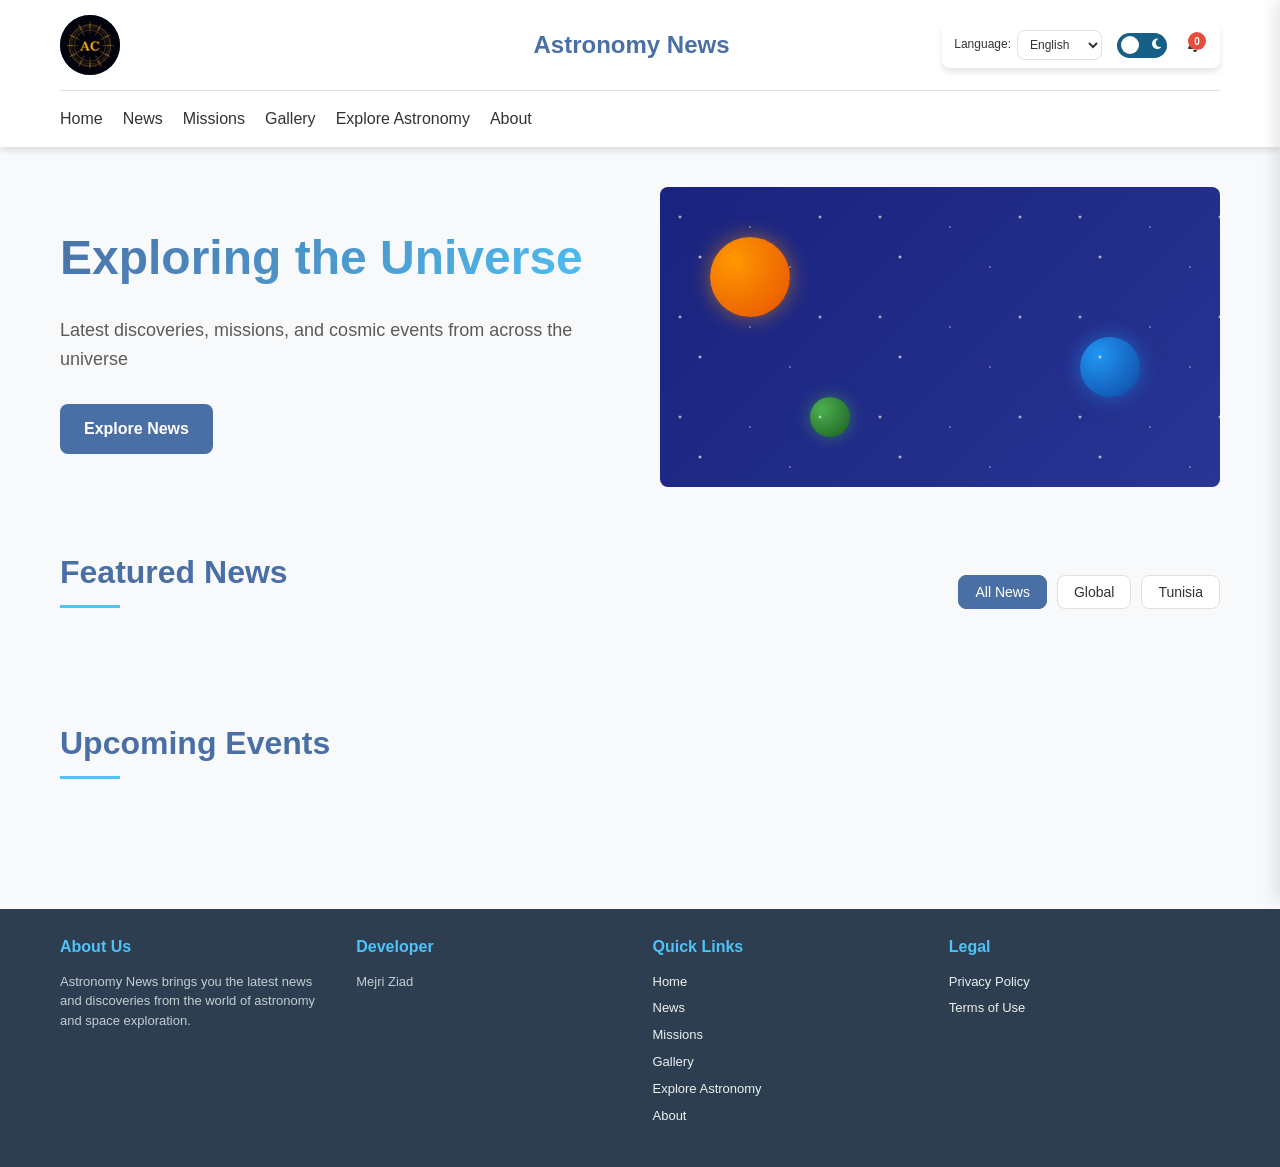
==== index.html @ 4ed32915 "Add files via upload" ====
<!DOCTYPE html>
<html lang="en">
<head>
    <meta charset="UTF-8">
    <meta name="viewport" content="width=device-width, initial-scale=1.0">
    <title>Astronomy News - Cosmic Discoveries</title>
    <link rel="stylesheet" href="main.css">
    <link rel="stylesheet" href="https://cdnjs.cloudflare.com/ajax/libs/font-awesome/6.4.0/css/all.min.css">
    <link rel="manifest" href="/manifest.json">
    <meta name="theme-color" content="#4a6fa5">
    <meta name="apple-mobile-web-app-capable" content="yes">
    <meta name="apple-mobile-web-app-status-bar-style" content="black-translucent">
    <meta name="apple-mobile-web-app-title" content="Astronomy News">
    <link rel="apple-touch-icon" href="assets/icons/icon-192x192.png">
</head>
<body class="AN-body">
    <!-- Header Section -->
    <header class="AN-header">
        <div class="AN-container">
            <div class="AN-header-content">
                <!-- Column 1: Logo -->
                <div class="AN-logo-section">
                    <a href="index.html" class="AN-logo-link">
                        <div class="AN-logo fallback-logo">
                            <img src="assets/icons/icon-96x96.png" alt="Astronomy News Logo" onerror="this.style.display='none'; this.parentElement.classList.add('fallback-logo')">
                            <i class="fas fa-star" style="display: none;"></i>
                        </div>
                    </a>
                </div>
                
                <!-- Column 2: Title -->
                <div class="AN-title-section">
                    <h1 class="AN-title" data-i18n="An.index.title">Astronomy News</h1>
                </div>
                
                <!-- Column 3: Options Card -->
                <div class="AN-options-card">
                    <div class="AN-controls-compact">
                        <div class="AN-control-group">
                            <label for="AN-language-select" class="AN-control-label" data-i18n="An.index.language">Language:</label>
                            <select id="AN-language-select" class="AN-select">
                                <option value="en">English</option>
                                <option value="fr">Français</option>
                                <option value="ar">العربية</option>
                            </select>
                        </div>
                        
                        <div class="AN-control-group">
                            <div class="AN-theme-toggle">
                                <input type="checkbox" id="AN-theme-switch" class="AN-theme-checkbox">
                                <label for="AN-theme-switch" class="AN-theme-slider">
                                    <span class="AN-theme-icon AN-theme-sun"><i class="fas fa-sun"></i></span>
                                    <span class="AN-theme-icon AN-theme-moon"><i class="fas fa-moon"></i></span>
                                </label>
                            </div>
                        </div>
                        
                        <div class="AN-control-group">
                            <button class="AN-notification-btn" id="AN-notification-toggle">
                                <i class="fas fa-bell"></i>
                                <span class="AN-notification-badge" id="AN-notification-badge">0</span>
                            </button>
                        </div>
                    </div>
                </div>
            </div>
            
            <!-- Navigation -->
            <nav class="AN-nav">
                <ul class="AN-nav-list">
                    <li class="AN-nav-item"><a href="index.html" class="AN-nav-link" data-i18n="An.index.home">Home</a></li>
                    <li class="AN-nav-item"><a href="AN_news.html" class="AN-nav-link" data-i18n="An.index.news">News</a></li>
                    <li class="AN-nav-item"><a href="AN_missions.html" class="AN-nav-link" data-i18n="An.index.missions">Missions</a></li>
                    <li class="AN-nav-item"><a href="AN_gallery.html" class="AN-nav-link" data-i18n="An.index.gallery">Gallery</a></li>
                    <li class="AN-nav-item"><a href="AN_explore.html" class="AN-nav-link" data-i18n="An.index.explore">Explore Astronomy</a></li>
                    <li class="AN-nav-item"><a href="AN_about.html" class="AN-nav-link" data-i18n="An.index.about">About</a></li>
                </ul>
            </nav>
        </div>
    </header>

    <!-- Main Content -->
    <main class="AN-main">
        <div class="AN-container">
            <!-- Hero Section -->
            <section class="AN-hero">
                <div class="AN-hero-content">
                    <h2 class="AN-hero-title" data-i18n="An.index.heroTitle">Exploring the Universe</h2>
                    <p class="AN-hero-text" data-i18n="An.index.heroText">Latest discoveries, missions, and cosmic events from across the universe</p>
                    <a href="AN_explore.html" class="AN-btn AN-btn-primary" data-i18n="An.index.exploreBtn">Explore News</a>
                </div>
                <div class="AN-hero-image">
                    <div class="AN-planet AN-planet-1"></div>
                    <div class="AN-planet AN-planet-2"></div>
                    <div class="AN-planet AN-planet-3"></div>
                    <div class="AN-stars"></div>
                </div>
            </section>
            
            <!-- Featured News Section -->
            <section class="AN-section">
                <div style="display: flex; justify-content: space-between; align-items: center; margin-bottom: 20px;">
                    <h2 class="AN-section-title" data-i18n="An.index.featuredNews">Featured News</h2>
                    <div class="AN-news-categories">
                        <button class="AN-category-btn AN-category-active" data-category="all" data-i18n="An.index.allNews">All News</button>
                        <button class="AN-category-btn" data-category="global" data-i18n="An.index.globalNews">Global</button>
                        <button class="AN-category-btn" data-category="local" data-i18n="An.index.localNews">Tunisia</button>
                    </div>
                </div>
                
                <div class="AN-news-grid" id="AN-news-container">
                    <!-- News cards will be dynamically generated here -->
                </div>
            </section>
            
            <!-- Upcoming Events Section -->
            <section class="AN-section">
                <h2 class="AN-section-title" data-i18n="An.index.upcomingEvents">Upcoming Events</h2>
                
                <div class="AN-events-list" id="AN-events-container">
                    <!-- Event items will be dynamically generated here -->
                </div>
            </section>
        </div>
    </main>

    <!-- Footer -->
    <footer class="AN-footer">
        <div class="AN-container">
            <div class="AN-footer-content">
                <!-- Column 1: Information -->
                <div class="AN-footer-section">
                    <h3 class="AN-footer-title" data-i18n="An.index.aboutUs">About Us</h3>
                    <p class="AN-footer-text" data-i18n="An.index.aboutText">Astronomy News brings you the latest news and discoveries from the world of astronomy and space exploration.</p>
                </div>
                
                <!-- Column 2: Developer -->
                <div class="AN-footer-section">
                    <h3 class="AN-footer-title" data-i18n="An.index.developer">Developer</h3>
                    <p class="AN-footer-text">Mejri Ziad</p>
                </div>
                
                <!-- Column 3: Quick Links -->
                <div class="AN-footer-section">
                    <h3 class="AN-footer-title" data-i18n="An.index.quickLinks">Quick Links</h3>
                    <ul class="AN-footer-links">
                        <li><a href="index.html" data-i18n="An.index.home">Home</a></li>
                        <li><a href="AN_news.html" data-i18n="An.index.news">News</a></li>
                        <li><a href="AN_missions.html" data-i18n="An.index.missions">Missions</a></li>
                        <li><a href="AN_gallery.html" data-i18n="An.index.gallery">Gallery</a></li>
                        <li><a href="AN_explore.html" data-i18n="An.index.explore">Explore Astronomy</a></li>
                        <li><a href="AN_about.html" data-i18n="An.index.about">About</a></li>
                    </ul>
                </div>
                
                <!-- Column 4: Legal -->
                <div class="AN-footer-section">
                    <h3 class="AN-footer-title" data-i18n="An.index.legal">Legal</h3>
                    <ul class="AN-footer-links">
                        <li><a href="#" data-i18n="An.index.privacyPolicy">Privacy Policy</a></li>
                        <li><a href="#" data-i18n="An.index.termsOfUse">Terms of Use</a></li>
                    </ul>
                </div>
            </div>
        </div>
    </footer>

    <!-- Notification Panel -->
    <div class="AN-notification-panel" id="AN-notification-panel">
        <div class="AN-notification-header">
            <h3 data-i18n="An.index.notifications">Notifications</h3>
            <button class="AN-close-btn" id="AN-close-notifications">
                <i class="fas fa-times"></i>
            </button>
        </div>
        <div class="AN-notification-list" id="AN-notification-list">
            <!-- Notifications will be dynamically generated here -->
        </div>
    </div>

    <!-- Event Modal -->
    <div class="AN-event-modal" id="AN-event-modal">
        <div class="AN-event-modal-content">
            <div class="AN-event-modal-header">
                <h2 id="AN-event-modal-title"></h2>
                <button class="AN-event-modal-close" id="AN-event-modal-close">
                    <i class="fas fa-times"></i>
                </button>
            </div>
            <div class="AN-event-modal-body">
                <div class="AN-event-modal-image" id="AN-event-modal-image"></div>
                <div class="AN-event-modal-info">
                    <div class="AN-event-calendar" id="AN-event-calendar">
                        <!-- Calendar will be generated here -->
                    </div>
                    <div class="AN-event-details">
                        <h3 id="AN-event-modal-subtitle"></h3>
                        <p id="AN-event-modal-body"></p>
                    </div>
                </div>
            </div>
        </div>
    </div>

    <!-- Reaction Modal (for comments) -->
    <div class="AN-reaction-modal" id="AN-reaction-modal">
        <div class="AN-reaction-modal-content">
            <div class="AN-reaction-modal-header">
                <h3 id="AN-reaction-modal-title"></h3>
                <button class="AN-reaction-modal-close" id="AN-reaction-modal-close">
                    <i class="fas fa-times"></i>
                </button>
            </div>
            <div class="AN-reaction-modal-body">
                <div class="AN-comment-form">
                    <textarea id="AN-comment-input" placeholder="Add your comment..." rows="4"></textarea>
                    <button id="AN-submit-comment" class="AN-btn AN-btn-primary">Post Comment</button>
                </div>
                <div class="AN-comments-list" id="AN-comments-list">
                    <!-- Comments will be loaded here -->
                </div>
            </div>
        </div>
    </div>

    <script src="pwa-main.js"></script>
    <script src="data.js"></script>
    <script src="data_processing.js"></script>
    <script src="translation.js"></script>
    <script src="app.js"></script>
    <script>
        // Theme toggle functionality
        document.addEventListener('DOMContentLoaded', function() {
            const themeSwitch = document.getElementById('AN-theme-switch');
            const body = document.body;
            
            // Check for saved theme preference
            const savedTheme = localStorage.getItem('AN-theme') || 
                              (window.matchMedia('(prefers-color-scheme: dark)').matches ? 'dark' : 'light');
            
            if (savedTheme === 'dark') {
                body.classList.add('AN-dark-mode');
                themeSwitch.checked = true;
            }
            
            // Toggle theme
            themeSwitch.addEventListener('change', function() {
                if (this.checked) {
                    body.classList.add('AN-dark-mode');
                    localStorage.setItem('AN-theme', 'dark');
                } else {
                    body.classList.remove('AN-dark-mode');
                    localStorage.setItem('AN-theme', 'light');
                }
            });
            
            // Notification panel toggle
            const notificationToggle = document.getElementById('AN-notification-toggle');
            const notificationPanel = document.getElementById('AN-notification-panel');
            const closeNotifications = document.getElementById('AN-close-notifications');
            
            notificationToggle.addEventListener('click', function() {
                notificationPanel.classList.toggle('AN-active');
            });
            
            closeNotifications.addEventListener('click', function() {
                notificationPanel.classList.remove('AN-active');
            });
            
            // Close notification panel when clicking outside
            document.addEventListener('click', function(event) {
                if (!notificationToggle.contains(event.target) && 
                    !notificationPanel.contains(event.target)) {
                    notificationPanel.classList.remove('AN-active');
                }
            });
            
            // Initialize PWA if not already
            if ('serviceWorker' in navigator && !window.AN_PWA) {
                navigator.serviceWorker.register('/sw.js')
                    .then(() => console.log('Service Worker registered'))
                    .catch(err => console.error('Service Worker registration failed:', err));
            }
            
            // Initialize app
            if (typeof AN_initializeApp === 'function') {
                AN_initializeApp();
            }
        });
    </script>
</body>
</html>
---- main.css ----
/* main.css - Updated with reaction buttons and registration styles */
:root {
    --AN-primary-color: #4a6fa5;
    --AN-secondary-color: #166088;
    --AN-accent-color: #4fc3f7;
    --AN-success-color: #2ecc71;
    --AN-warning-color: #f39c12;
    --AN-danger-color: #e74c3c;
    --AN-text-color: #333;
    --AN-bg-color: #f8f9fa;
    --AN-card-bg: #ffffff;
    --AN-header-bg: #ffffff;
    --AN-footer-bg: #2c3e50;
    --AN-border-color: #e0e0e0;
    --AN-shadow: 0 4px 6px rgba(0, 0, 0, 0.1);
    --AN-radius: 8px;
    --AN-transition: all 0.3s ease;
}

.AN-dark-mode {
    --AN-primary-color: #64b5f6;
    --AN-secondary-color: #1976d2;
    --AN-accent-color: #29b6f6;
    --AN-success-color: #4caf50;
    --AN-warning-color: #ff9800;
    --AN-danger-color: #f44336;
    --AN-text-color: #e0e0e0;
    --AN-bg-color: #121212;
    --AN-card-bg: #1e1e1e;
    --AN-header-bg: #1e1e1e;
    --AN-footer-bg: #0d1117;
    --AN-border-color: #333;
    --AN-shadow: 0 4px 6px rgba(0, 0, 0, 0.3);
}

* {
    margin: 0;
    padding: 0;
    box-sizing: border-box;
}

.AN-body {
    font-family: 'Segoe UI', Tahoma, Geneva, Verdana, sans-serif;
    line-height: 1.6;
    color: var(--AN-text-color);
    background-color: var(--AN-bg-color);
    transition: var(--AN-transition);
}

.AN-container {
    max-width: 1200px;
    margin: 0 auto;
    padding: 0 20px;
}

/* Header Styles */
.AN-header {
    background-color: var(--AN-header-bg);
    box-shadow: var(--AN-shadow);
    position: sticky;
    top: 0;
    z-index: 100;
    transition: var(--AN-transition);
}

.AN-header-content {
    display: grid;
    grid-template-columns: 1fr 2fr 1fr;
    align-items: center;
    padding: 15px 0;
    gap: 50px;
}

/* Logo Section */
.AN-logo-section {
    display: flex;
    align-items: center;
    justify-content: flex-start;
    gap: 10px;
}

.AN-logo-link {
    display: block;
    text-decoration: none;
}

.AN-logo {
    width: 60px;
    height: 60px;
    border-radius: 50%;
    overflow: hidden;
    display: flex;
    align-items: center;
    justify-content: center;
    transition: var(--AN-transition);
}

.AN-logo img {
    width: 100%;
    height: 100%;
    object-fit: contain;
}

.AN-logo.fallback-logo {
    background: linear-gradient(135deg, var(--AN-primary-color), var(--AN-secondary-color));
    color: white;
    font-size: 24px;
}

/* Title Section */
.AN-title-section {
    text-align: center;
    margin-left: -25px;
    margin-right: -25px;
}

.AN-title {
    font-size: 24px;
    font-weight: 700;
    color: var(--AN-primary-color);
    margin: 0;
}

/* Options Card */
.AN-options-card {
    background-color: var(--AN-card-bg);
    border-radius: var(--AN-radius);
    padding: 8px 12px;
    box-shadow: var(--AN-shadow);
    display: flex;
    align-items: center;
    justify-content: flex-end;
    gap: 15px;
}

.AN-controls-compact {
    display: flex;
    align-items: center;
    gap: 15px;
}

.AN-control-group {
    display: flex;
    align-items: center;
    gap: 6px;
}

.AN-control-label {
    font-size: 12px;
    font-weight: 500;
    white-space: nowrap;
}

.AN-select {
    padding: 6px 8px;
    border-radius: var(--AN-radius);
    border: 1px solid var(--AN-border-color);
    background-color: var(--AN-card-bg);
    color: var(--AN-text-color);
    cursor: pointer;
    transition: var(--AN-transition);
    font-size: 12px;
    max-width: 100px;
}

.AN-theme-toggle {
    position: relative;
    width: 50px;
    height: 25px;
}

.AN-theme-checkbox {
    display: none;
}

.AN-theme-slider {
    position: absolute;
    cursor: pointer;
    top: 0;
    left: 0;
    right: 0;
    bottom: 0;
    background-color: var(--AN-secondary-color);
    border-radius: 34px;
    display: flex;
    align-items: center;
    justify-content: space-between;
    padding: 0 6px;
    transition: var(--AN-transition);
}

.AN-theme-slider:before {
    content: "";
    position: absolute;
    height: 18px;
    width: 18px;
    left: 4px;
    bottom: 4px;
    background-color: white;
    border-radius: 50%;
    transition: var(--AN-transition);
}

.AN-theme-checkbox:checked + .AN-theme-slider:before {
    transform: translateX(25px);
}

.AN-theme-icon {
    font-size: 12px;
    color: white;
    z-index: 1;
}

.AN-notification-btn {
    position: relative;
    background: none;
    border: none;
    font-size: 16px;
    color: var(--AN-text-color);
    cursor: pointer;
    padding: 6px;
    border-radius: 50%;
    transition: var(--AN-transition);
}

.AN-notification-btn:hover {
    background-color: rgba(0, 0, 0, 0.05);
}

.AN-dark-mode .AN-notification-btn:hover {
    background-color: rgba(255, 255, 255, 0.05);
}

.AN-notification-badge {
    position: absolute;
    top: 2px;
    right: 2px;
    background-color: var(--AN-danger-color);
    color: white;
    border-radius: 50%;
    width: 18px;
    height: 18px;
    font-size: 10px;
    display: flex;
    align-items: center;
    justify-content: center;
    font-weight: bold;
    transition: var(--AN-transition);
}

/* Navigation */
.AN-nav {
    grid-column: 1 / -1;
    border-top: 1px solid var(--AN-border-color);
    padding: 15px 0;
}

.AN-nav-list {
    display: flex;
    list-style: none;
    gap: 20px;
    flex-wrap: wrap;
}

.AN-nav-link {
    text-decoration: none;
    color: var(--AN-text-color);
    font-weight: 500;
    transition: var(--AN-transition);
    padding: 8px 0;
    position: relative;
}

.AN-nav-link:hover {
    color: var(--AN-primary-color);
}

.AN-nav-link:after {
    content: '';
    position: absolute;
    width: 0;
    height: 2px;
    bottom: 0;
    left: 0;
    background-color: var(--AN-primary-color);
    transition: var(--AN-transition);
}

.AN-nav-link:hover:after {
    width: 100%;
}

/* Main Content Styles */
.AN-main {
    padding: 40px 0;
}

.AN-hero {
    display: flex;
    align-items: center;
    gap: 40px;
    margin-bottom: 60px;
}

.AN-hero-content {
    flex: 1;
}

.AN-hero-title {
    font-size: 48px;
    font-weight: 800;
    margin-bottom: 20px;
    background: linear-gradient(135deg, var(--AN-primary-color), var(--AN-accent-color));
    -webkit-background-clip: text;
    -webkit-text-fill-color: transparent;
    background-clip: text;
}

.AN-hero-text {
    font-size: 18px;
    margin-bottom: 30px;
    color: var(--AN-text-color);
    opacity: 0.8;
}

/* Button Styles */
.AN-btn {
    padding: 12px 24px;
    border-radius: var(--AN-radius);
    border: none;
    font-weight: 600;
    cursor: pointer;
    transition: var(--AN-transition);
    display: inline-block;
    text-decoration: none;
    font-family: inherit;
    font-size: 16px;
}

.AN-btn-primary {
    background-color: var(--AN-primary-color);
    color: white;
}

.AN-btn-primary:hover {
    background-color: var(--AN-secondary-color);
    transform: translateY(-2px);
    box-shadow: 0 6px 12px rgba(0, 0, 0, 0.15);
}

.AN-btn-secondary {
    background-color: transparent;
    border: 2px solid var(--AN-primary-color);
    color: var(--AN-primary-color);
}

.AN-btn-secondary:hover {
    background-color: var(--AN-primary-color);
    color: white;
}

.AN-btn-success {
    background-color: var(--AN-success-color);
    color: white;
}

.AN-btn-warning {
    background-color: var(--AN-warning-color);
    color: white;
}

.AN-btn-danger {
    background-color: var(--AN-danger-color);
    color: white;
}

.AN-hero-image {
    flex: 1;
    height: 300px;
    position: relative;
    border-radius: var(--AN-radius);
    overflow: hidden;
    background: linear-gradient(135deg, #1a237e, #283593);
}

.AN-planet {
    position: absolute;
    border-radius: 50%;
}

.AN-planet-1 {
    width: 80px;
    height: 80px;
    top: 50px;
    left: 50px;
    background: radial-gradient(circle at 30% 30%, #ff9800, #e65100);
    box-shadow: 0 0 20px rgba(255, 152, 0, 0.5);
}

.AN-planet-2 {
    width: 60px;
    height: 60px;
    top: 150px;
    right: 80px;
    background: radial-gradient(circle at 30% 30%, #2196f3, #0d47a1);
    box-shadow: 0 0 20px rgba(33, 150, 243, 0.5);
}

.AN-planet-3 {
    width: 40px;
    height: 40px;
    bottom: 50px;
    left: 150px;
    background: radial-gradient(circle at 30% 30%, #4caf50, #1b5e20);
    box-shadow: 0 0 15px rgba(76, 175, 80, 0.5);
}

.AN-stars {
    position: absolute;
    top: 0;
    left: 0;
    width: 100%;
    height: 100%;
    background-image: 
        radial-gradient(2px 2px at 20px 30px, #eee, transparent),
        radial-gradient(2px 2px at 40px 70px, #fff, transparent),
        radial-gradient(1px 1px at 90px 40px, #fff, transparent),
        radial-gradient(1px 1px at 130px 80px, #fff, transparent),
        radial-gradient(2px 2px at 160px 30px, #eee, transparent);
    background-repeat: repeat;
    background-size: 200px 100px;
}

.AN-section {
    margin-bottom: 60px;
}

.AN-section-title {
    font-size: 32px;
    margin-bottom: 30px;
    color: var(--AN-primary-color);
    position: relative;
    padding-bottom: 10px;
}

.AN-section-title:after {
    content: '';
    position: absolute;
    width: 60px;
    height: 3px;
    background-color: var(--AN-accent-color);
    bottom: 0;
    left: 0;
}

/* News Categories */
.AN-news-categories {
    display: flex;
    gap: 10px;
}

.AN-category-btn {
    padding: 8px 16px;
    border: 1px solid var(--AN-border-color);
    background-color: var(--AN-card-bg);
    color: var(--AN-text-color);
    border-radius: var(--AN-radius);
    cursor: pointer;
    transition: var(--AN-transition);
    font-size: 14px;
    font-weight: 500;
}

.AN-category-btn:hover {
    background-color: var(--AN-primary-color);
    color: white;
    border-color: var(--AN-primary-color);
}

.AN-category-active {
    background-color: var(--AN-primary-color);
    color: white;
    border-color: var(--AN-primary-color);
}

/* News Grid */
.AN-news-grid {
    display: grid;
    grid-template-columns: repeat(auto-fill, minmax(350px, 1fr));
    gap: 30px;
}

.AN-news-card {
    background-color: var(--AN-card-bg);
    border-radius: var(--AN-radius);
    overflow: hidden;
    box-shadow: var(--AN-shadow);
    transition: var(--AN-transition);
}

.AN-news-card:hover {
    transform: translateY(-5px);
    box-shadow: 0 10px 20px rgba(0, 0, 0, 0.1);
}

.AN-dark-mode .AN-news-card:hover {
    box-shadow: 0 10px 20px rgba(0, 0, 0, 0.3);
}

.AN-news-image {
    height: 200px;
    overflow: hidden;
    position: relative;
}

.AN-image-placeholder {
    width: 100%;
    height: 100%;
    background-size: cover;
    background-position: center;
    transition: var(--AN-transition);
}

.AN-news-card:hover .AN-image-placeholder {
    transform: scale(1.05);
}

.AN-news-badge {
    position: absolute;
    top: 10px;
    right: 10px;
    background-color: var(--AN-primary-color);
    color: white;
    padding: 4px 8px;
    border-radius: 4px;
    font-size: 12px;
    font-weight: bold;
}

.AN-local-badge {
    background-color: var(--AN-danger-color);
}

.AN-global-badge {
    background-color: var(--AN-success-color);
}

/* Reaction Buttons */
.AN-reaction-buttons {
    display: flex;
    gap: 15px;
    padding: 15px 20px;
    border-top: 1px solid var(--AN-border-color);
    background-color: var(--AN-bg-color);
}

.AN-reaction-btn {
    display: flex;
    align-items: center;
    gap: 8px;
    background: none;
    border: none;
    color: var(--AN-text-color);
    cursor: pointer;
    padding: 8px 16px;
    border-radius: var(--AN-radius);
    transition: var(--AN-transition);
    font-size: 14px;
}

.AN-reaction-btn:hover {
    background-color: rgba(0, 0, 0, 0.05);
}

.AN-dark-mode .AN-reaction-btn:hover {
    background-color: rgba(255, 255, 255, 0.05);
}

.AN-like-btn.active {
    color: var(--AN-success-color);
}

.AN-dislike-btn.active {
    color: var(--AN-danger-color);
}

.AN-reaction-count {
    font-weight: 600;
    font-size: 14px;
}

.AN-comment-btn {
    margin-left: auto;
}

.AN-share-btn {
    position: relative;
}

.AN-share-dropdown {
    position: absolute;
    bottom: 100%;
    right: 0;
    background-color: var(--AN-card-bg);
    border-radius: var(--AN-radius);
    box-shadow: var(--AN-shadow);
    padding: 10px;
    display: none;
    z-index: 10;
    min-width: 150px;
}

.AN-share-btn:hover .AN-share-dropdown {
    display: block;
}

.AN-share-option {
    display: flex;
    align-items: center;
    gap: 10px;
    padding: 8px 12px;
    border: none;
    background: none;
    color: var(--AN-text-color);
    cursor: pointer;
    width: 100%;
    text-align: left;
    border-radius: 4px;
    transition: var(--AN-transition);
}

.AN-share-option:hover {
    background-color: var(--AN-bg-color);
}

.AN-news-content {
    padding: 20px;
}

.AN-news-title {
    font-size: 20px;
    margin-bottom: 10px;
    color: var(--AN-text-color);
}

.AN-news-excerpt {
    color: var(--AN-text-color);
    opacity: 0.8;
    margin-bottom: 15px;
    line-height: 1.5;
}

.AN-news-meta {
    display: flex;
    justify-content: space-between;
    align-items: center;
    font-size: 14px;
}

.AN-news-date {
    color: var(--AN-text-color);
    opacity: 0.6;
}

.AN-read-more {
    color: var(--AN-primary-color);
    text-decoration: none;
    font-weight: 500;
    transition: var(--AN-transition);
}

.AN-read-more:hover {
    color: var(--AN-secondary-color);
}

/* Events List */
.AN-events-list {
    display: flex;
    flex-direction: column;
    gap: 20px;
}

.AN-event-item {
    display: flex;
    background-color: var(--AN-card-bg);
    border-radius: var(--AN-radius);
    overflow: hidden;
    box-shadow: var(--AN-shadow);
    transition: var(--AN-transition);
}

.AN-event-item:hover {
    transform: translateY(-3px);
    box-shadow: 0 6px 12px rgba(0, 0, 0, 0.1);
}

.AN-dark-mode .AN-event-item:hover {
    box-shadow: 0 6px 12px rgba(0, 0, 0, 0.3);
}

.AN-event-date {
    display: flex;
    flex-direction: column;
    align-items: center;
    justify-content: center;
    padding: 20px;
    background-color: var(--AN-primary-color);
    color: white;
    min-width: 100px;
}

.AN-event-day {
    font-size: 32px;
    font-weight: 700;
}

.AN-event-month {
    font-size: 16px;
    text-transform: uppercase;
}

.AN-event-details {
    padding: 20px;
    flex: 1;
}

.AN-event-title {
    font-size: 20px;
    margin-bottom: 10px;
    color: var(--AN-text-color);
}

.AN-event-description {
    color: var(--AN-text-color);
    opacity: 0.8;
    margin-bottom: 15px;
}

/* Footer Styles */
.AN-footer {
    background-color: var(--AN-footer-bg);
    color: #ecf0f1;
    padding: 25px 0 15px;
}

.AN-footer-content {
    display: grid;
    grid-template-columns: repeat(4, 1fr);
    gap: 25px;
    margin-bottom: 20px;
}

.AN-footer-title {
    font-size: 16px;
    margin-bottom: 12px;
    color: var(--AN-accent-color);
}

.AN-footer-text {
    line-height: 1.5;
    opacity: 0.8;
    font-size: 13px;
}

.AN-footer-links {
    list-style: none;
}

.AN-footer-links li {
    margin-bottom: 6px;
}

.AN-footer-links a {
    color: #ecf0f1;
    text-decoration: none;
    transition: var(--AN-transition);
    display: flex;
    align-items: center;
    gap: 6px;
    font-size: 13px;
}

.AN-footer-links a:hover {
    color: var(--AN-accent-color);
}

/* Notification Panel */
.AN-notification-panel {
    position: fixed;
    top: 0;
    right: -350px;
    width: 350px;
    height: 100vh;
    background-color: var(--AN-card-bg);
    box-shadow: -5px 0 15px rgba(0, 0, 0, 0.1);
    z-index: 1000;
    transition: var(--AN-transition);
    display: flex;
    flex-direction: column;
}

.AN-dark-mode .AN-notification-panel {
    box-shadow: -5px 0 15px rgba(0, 0, 0, 0.3);
}

.AN-notification-panel.AN-active {
    right: 0;
}

.AN-notification-header {
    display: flex;
    justify-content: space-between;
    align-items: center;
    padding: 20px;
    border-bottom: 1px solid var(--AN-border-color);
}

.AN-notification-header h3 {
    margin: 0;
    color: var(--AN-primary-color);
}

.AN-close-btn {
    background: none;
    border: none;
    font-size: 18px;
    color: var(--AN-text-color);
    cursor: pointer;
    transition: var(--AN-transition);
    padding: 5px;
    border-radius: 50%;
    width: 30px;
    height: 30px;
    display: flex;
    align-items: center;
    justify-content: center;
}

.AN-close-btn:hover {
    background-color: rgba(0, 0, 0, 0.05);
    color: var(--AN-primary-color);
}

.AN-dark-mode .AN-close-btn:hover {
    background-color: rgba(255, 255, 255, 0.05);
}

.AN-notification-list {
    flex: 1;
    overflow-y: auto;
    padding: 10px;
}

/* Event Modal */
.AN-event-modal {
    display: none;
    position: fixed;
    top: 0;
    left: 0;
    width: 100%;
    height: 100%;
    background-color: rgba(0, 0, 0, 0.7);
    z-index: 2000;
    overflow-y: auto;
    opacity: 0;
    transition: opacity 0.3s ease;
}

.AN-event-modal.AN-active {
    display: flex;
    justify-content: center;
    align-items: center;
    opacity: 1;
}

.AN-event-modal-content {
    background-color: var(--AN-card-bg);
    border-radius: var(--AN-radius);
    width: 90%;
    max-width: 800px;
    max-height: 90vh;
    overflow-y: auto;
    box-shadow: 0 10px 30px rgba(0, 0, 0, 0.3);
    transform: translateY(-20px);
    transition: transform 0.3s ease;
}

.AN-event-modal.AN-active .AN-event-modal-content {
    transform: translateY(0);
}

.AN-event-modal-header {
    display: flex;
    justify-content: space-between;
    align-items: center;
    padding: 20px;
    border-bottom: 1px solid var(--AN-border-color);
    background-color: var(--AN-primary-color);
    color: white;
    border-radius: var(--AN-radius) var(--AN-radius) 0 0;
}

.AN-event-modal-header h2 {
    margin: 0;
    font-size: 24px;
    flex: 1;
}

.AN-event-modal-close {
    background: none;
    border: none;
    color: white;
    font-size: 24px;
    cursor: pointer;
    width: 40px;
    height: 40px;
    display: flex;
    align-items: center;
    justify-content: center;
    border-radius: 50%;
    transition: background-color 0.3s ease;
}

.AN-event-modal-close:hover {
    background-color: rgba(255, 255, 255, 0.2);
}

.AN-event-modal-body {
    padding: 20px;
}

/* Reaction Modal */
.AN-reaction-modal {
    display: none;
    position: fixed;
    top: 0;
    left: 0;
    width: 100%;
    height: 100%;
    background-color: rgba(0, 0, 0, 0.7);
    z-index: 2000;
    overflow-y: auto;
    opacity: 0;
    transition: opacity 0.3s ease;
}

.AN-reaction-modal.AN-active {
    display: flex;
    justify-content: center;
    align-items: center;
    opacity: 1;
}

.AN-reaction-modal-content {
    background-color: var(--AN-card-bg);
    border-radius: var(--AN-radius);
    width: 90%;
    max-width: 600px;
    max-height: 80vh;
    overflow-y: auto;
    box-shadow: 0 10px 30px rgba(0, 0, 0, 0.3);
    transform: translateY(-20px);
    transition: transform 0.3s ease;
}

.AN-reaction-modal.AN-active .AN-reaction-modal-content {
    transform: translateY(0);
}

.AN-reaction-modal-header {
    display: flex;
    justify-content: space-between;
    align-items: center;
    padding: 20px;
    border-bottom: 1px solid var(--AN-border-color);
}

.AN-reaction-modal-header h3 {
    margin: 0;
    color: var(--AN-primary-color);
}

.AN-reaction-modal-close {
    background: none;
    border: none;
    color: var(--AN-text-color);
    font-size: 20px;
    cursor: pointer;
    width: 40px;
    height: 40px;
    display: flex;
    align-items: center;
    justify-content: center;
    border-radius: 50%;
    transition: background-color 0.3s ease;
}

.AN-reaction-modal-close:hover {
    background-color: rgba(0, 0, 0, 0.05);
}

.AN-dark-mode .AN-reaction-modal-close:hover {
    background-color: rgba(255, 255, 255, 0.05);
}

.AN-reaction-modal-body {
    padding: 20px;
}

.AN-comment-form {
    margin-bottom: 20px;
}

#AN-comment-input {
    width: 100%;
    padding: 12px;
    border: 1px solid var(--AN-border-color);
    border-radius: var(--AN-radius);
    background-color: var(--AN-bg-color);
    color: var(--AN-text-color);
    font-family: inherit;
    font-size: 14px;
    resize: vertical;
    margin-bottom: 10px;
}

#AN-submit-comment {
    width: 100%;
}

.AN-comments-list {
    max-height: 400px;
    overflow-y: auto;
}

.AN-comment-item {
    padding: 15px;
    border-bottom: 1px solid var(--AN-border-color);
}

.AN-comment-author {
    font-weight: 600;
    color: var(--AN-primary-color);
    margin-bottom: 5px;
}

.AN-comment-content {
    margin-bottom: 10px;
    line-height: 1.5;
}

.AN-comment-meta {
    display: flex;
    justify-content: space-between;
    font-size: 12px;
    color: var(--AN-text-color);
    opacity: 0.7;
}

/* Registration Form */
.AN-registration-modal {
    display: none;
    position: fixed;
    top: 0;
    left: 0;
    width: 100%;
    height: 100%;
    background-color: rgba(0, 0, 0, 0.7);
    z-index: 2000;
    overflow-y: auto;
    opacity: 0;
    transition: opacity 0.3s ease;
}

.AN-registration-modal.AN-active {
    display: flex;
    justify-content: center;
    align-items: center;
    opacity: 1;
}

.AN-registration-modal-content {
    background-color: var(--AN-card-bg);
    border-radius: var(--AN-radius);
    width: 90%;
    max-width: 500px;
    max-height: 90vh;
    overflow-y: auto;
    box-shadow: 0 10px 30px rgba(0, 0, 0, 0.3);
    transform: translateY(-20px);
    transition: transform 0.3s ease;
}

.AN-registration-modal.AN-active .AN-registration-modal-content {
    transform: translateY(0);
}

.AN-registration-modal-header {
    display: flex;
    justify-content: space-between;
    align-items: center;
    padding: 20px;
    border-bottom: 1px solid var(--AN-border-color);
}

.AN-registration-modal-header h3 {
    margin: 0;
    color: var(--AN-primary-color);
}

.AN-registration-modal-close {
    background: none;
    border: none;
    color: var(--AN-text-color);
    font-size: 20px;
    cursor: pointer;
    width: 40px;
    height: 40px;
    display: flex;
    align-items: center;
    justify-content: center;
    border-radius: 50%;
    transition: background-color 0.3s ease;
}

.AN-registration-modal-close:hover {
    background-color: rgba(0, 0, 0, 0.05);
}

.AN-dark-mode .AN-registration-modal-close:hover {
    background-color: rgba(255, 255, 255, 0.05);
}

.AN-registration-modal-body {
    padding: 20px;
}

.AN-form-group {
    margin-bottom: 20px;
}

.AN-form-label {
    display: block;
    margin-bottom: 8px;
    font-weight: 500;
    color: var(--AN-text-color);
}

.AN-form-input {
    width: 100%;
    padding: 12px;
    border: 1px solid var(--AN-border-color);
    border-radius: var(--AN-radius);
    background-color: var(--AN-bg-color);
    color: var(--AN-text-color);
    font-family: inherit;
    font-size: 14px;
}

.AN-form-input:focus {
    outline: none;
    border-color: var(--AN-primary-color);
}

.AN-form-checkbox {
    display: flex;
    align-items: center;
    gap: 8px;
}

.AN-form-checkbox input {
    width: 16px;
    height: 16px;
}

.AN-registration-tabs {
    display: flex;
    border-bottom: 1px solid var(--AN-border-color);
    margin-bottom: 20px;
}

.AN-registration-tab {
    flex: 1;
    padding: 15px;
    background: none;
    border: none;
    color: var(--AN-text-color);
    cursor: pointer;
    font-weight: 500;
    transition: var(--AN-transition);
    border-bottom: 3px solid transparent;
}

.AN-registration-tab.active {
    color: var(--AN-primary-color);
    border-bottom-color: var(--AN-primary-color);
}

.AN-registration-form {
    display: none;
}

.AN-registration-form.active {
    display: block;
}

/* Responsive Design */
@media (max-width: 768px) {
    .AN-header-content {
        grid-template-columns: 1fr;
        gap: 15px;
    }
    
    .AN-logo-section {
        justify-content: center;
    }
    
    .AN-title-section {
        order: 3;
        text-align: center;
        margin-left: 0;
        margin-right: 0;
    }
    
    .AN-options-card {
        order: 2;
        justify-content: center;
        padding: 10px;
    }
    
    .AN-hero {
        flex-direction: column;
    }
    
    .AN-hero-title {
        font-size: 36px;
    }
    
    .AN-news-grid {
        grid-template-columns: 1fr;
    }
    
    .AN-event-item {
        flex-direction: column;
    }
    
    .AN-event-date {
        flex-direction: row;
        justify-content: flex-start;
        gap: 10px;
        min-width: auto;
    }
    
    .AN-notification-panel {
        width: 100%;
        right: -100%;
    }
    
    .AN-control-label {
        display: none;
    }
    
    .AN-reaction-buttons {
        flex-wrap: wrap;
        justify-content: center;
    }
    
    .AN-comment-btn {
        margin-left: 0;
    }
    
    .AN-footer-content {
        grid-template-columns: 1fr;
        gap: 15px;
    }
}

@media (min-width: 769px) and (max-width: 1024px) {
    .AN-header-content {
        grid-template-columns: 1fr 2fr 1fr;
        gap: 40px;
    }
    
    .AN-control-label {
        display: none;
    }
}

/* RTL support */
.AN-rtl .AN-section-title:after {
    left: auto;
    right: 0;
}

.AN-rtl .AN-nav-link:after {
    left: auto;
    right: 0;
}

.AN-rtl .AN-nav-list {
    padding-right: 0;
}

.AN-rtl .AN-control-group {
    flex-direction: row-reverse;
}

.AN-rtl .AN-event-date {
    order: 2;
}

.AN-rtl .AN-event-details {
    order: 1;
}

.AN-rtl .AN-header-content {
    direction: rtl;
}

.AN-rtl .AN-logo-section {
    justify-content: flex-end;
}

.AN-rtl .AN-options-card {
    justify-content: flex-start;
}

.AN-rtl .AN-hero {
    flex-direction: row-reverse;
}

.AN-rtl .AN-news-badge {
    right: auto;
    left: 10px;
}

.AN-rtl .AN-news-categories {
    direction: rtl;
}

.AN-rtl .AN-notification-unread-dot {
    right: auto;
    left: 10px;
}

.AN-rtl .AN-notification-item {
    direction: rtl;
}

.AN-rtl .AN-share-dropdown {
    right: auto;
    left: 0;
}

.AN-rtl .AN-reaction-buttons {
    direction: rtl;
}

.AN-rtl .AN-comment-btn {
    margin-left: 0;
    margin-right: auto;
}

@media (max-width: 768px) {
    .AN-rtl .AN-event-date {
        flex-direction: row-reverse;
    }
    .AN-rtl .AN-hero {
        flex-direction: column-reverse;
    }
}
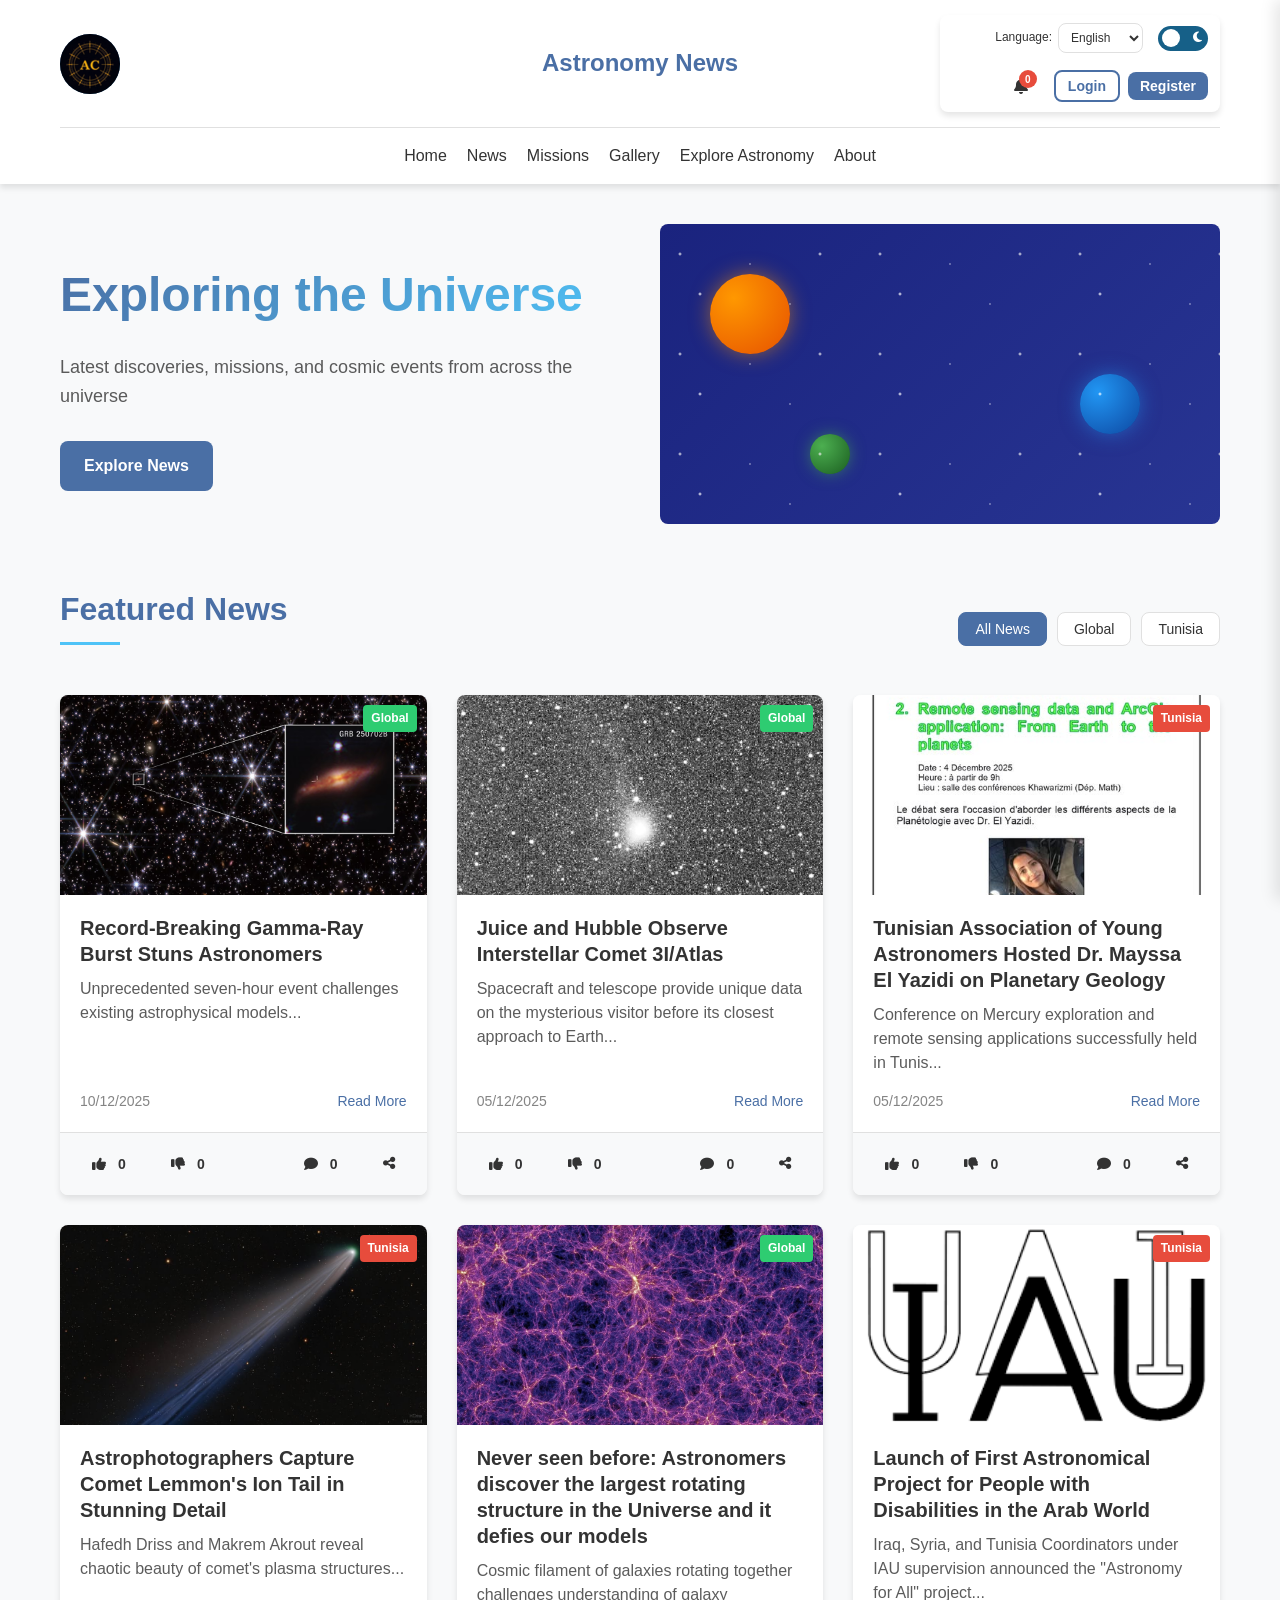
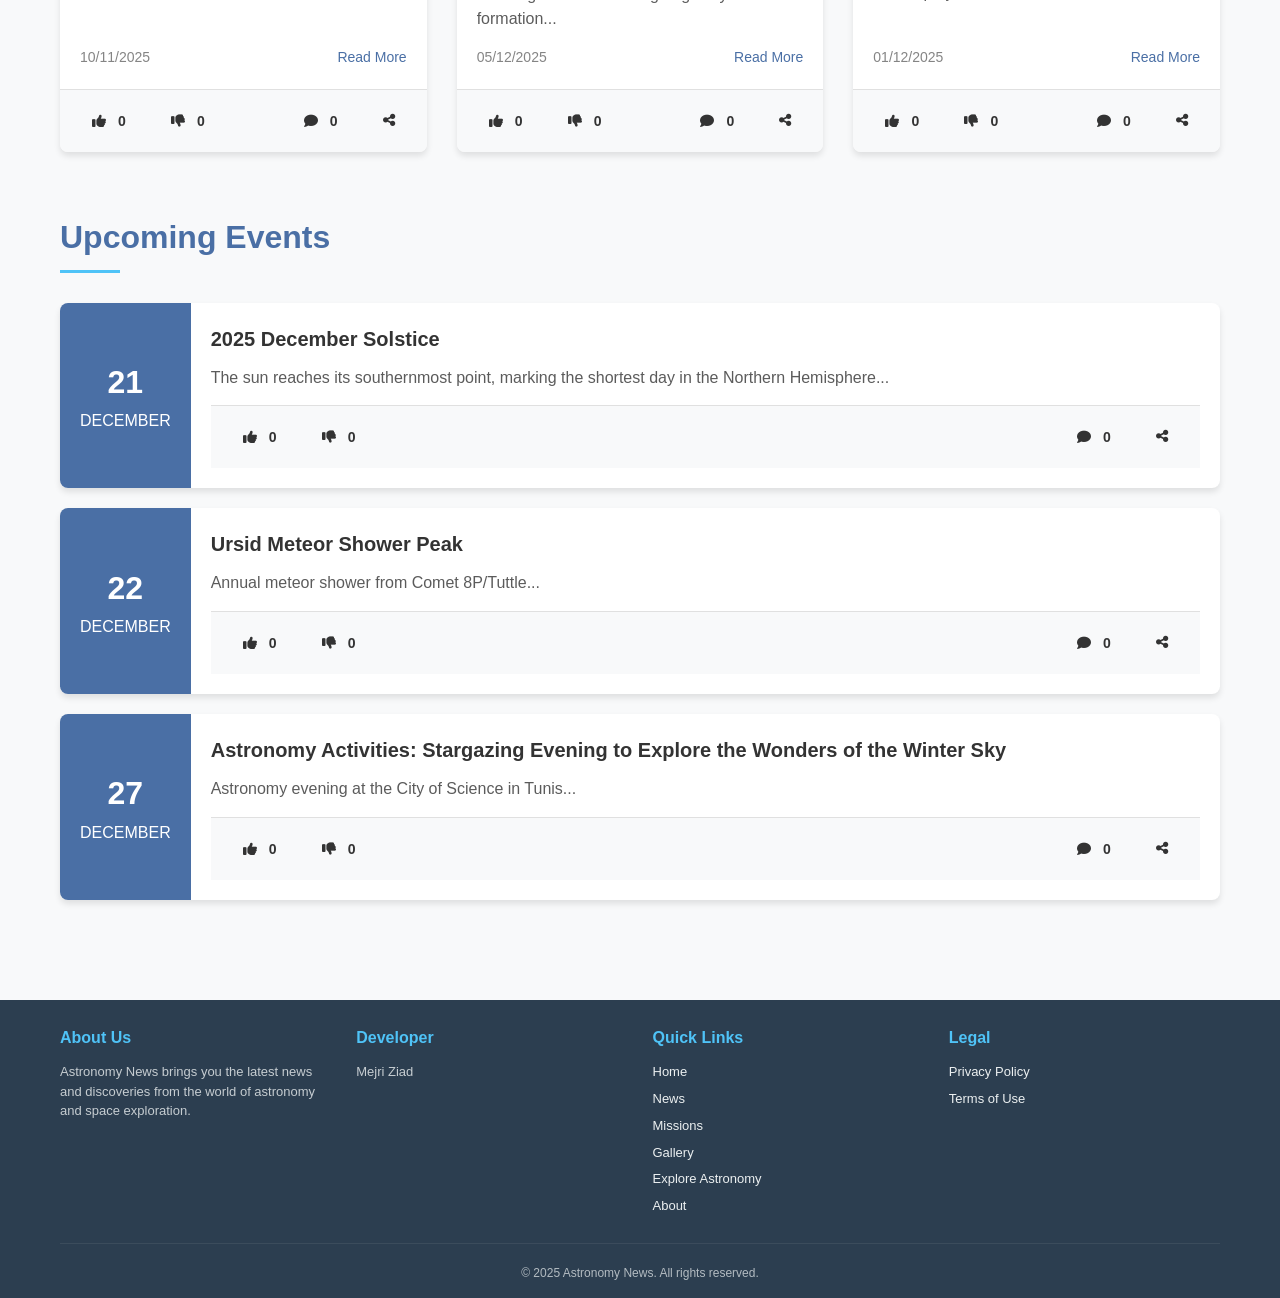
==== commit ae9fadda: "Add files via upload" ====
--- a/index.html
+++ b/index.html
@@ -20,19 +20,17 @@
             <div class="AN-header-content">
                 <!-- Column 1: Logo -->
                 <div class="AN-logo-section">
-                    <a href="index.html" class="AN-logo-link">
+                    <a href="/" class="AN-logo-link">
                         <div class="AN-logo fallback-logo">
                             <img src="assets/icons/icon-96x96.png" alt="Astronomy News Logo" onerror="this.style.display='none'; this.parentElement.classList.add('fallback-logo')">
                             <i class="fas fa-star" style="display: none;"></i>
                         </div>
                     </a>
                 </div>
-                
                 <!-- Column 2: Title -->
                 <div class="AN-title-section">
                     <h1 class="AN-title" data-i18n="An.index.title">Astronomy News</h1>
                 </div>
-                
                 <!-- Column 3: Options Card -->
                 <div class="AN-options-card">
                     <div class="AN-controls-compact">
@@ -44,7 +42,6 @@
                                 <option value="ar">العربية</option>
                             </select>
                         </div>
-                        
                         <div class="AN-control-group">
                             <div class="AN-theme-toggle">
                                 <input type="checkbox" id="AN-theme-switch" class="AN-theme-checkbox">
@@ -54,31 +51,44 @@
                                 </label>
                             </div>
                         </div>
-                        
                         <div class="AN-control-group">
                             <button class="AN-notification-btn" id="AN-notification-toggle">
                                 <i class="fas fa-bell"></i>
                                 <span class="AN-notification-badge" id="AN-notification-badge">0</span>
                             </button>
                         </div>
-                    </div>
-                </div>
-            </div>
-            
+                        <!-- Auth Buttons -->
+                        <div class="AN-control-group" id="AN-auth-buttons">
+                            <button class="AN-btn AN-btn-secondary AN-btn-sm" id="AN-login-btn" data-i18n="An.auth.login">Login</button>
+                            <button class="AN-btn AN-btn-primary AN-btn-sm" id="AN-register-btn" data-i18n="An.auth.register">Register</button>
+                        </div>
+                        <!-- User Menu (Hidden by default) -->
+                        <div class="AN-user-menu" id="AN-user-menu" style="display: none;">
+                            <div class="AN-user-info">
+                                <span class="AN-user-name" id="AN-user-name"></span>
+                                <i class="fas fa-user-circle AN-user-avatar"></i>
+                            </div>
+                            <div class="AN-user-dropdown">
+                                <a href="#" class="AN-user-dropdown-item" data-i18n="An.auth.profile">Profile</a>
+                                <button class="AN-user-dropdown-item" id="AN-logout-btn" data-i18n="An.auth.logout">Logout</button>
+                            </div>
+                        </div>
+                    </div>
+                </div>
+            </div>
             <!-- Navigation -->
             <nav class="AN-nav">
                 <ul class="AN-nav-list">
-                    <li class="AN-nav-item"><a href="index.html" class="AN-nav-link" data-i18n="An.index.home">Home</a></li>
-                    <li class="AN-nav-item"><a href="AN_news.html" class="AN-nav-link" data-i18n="An.index.news">News</a></li>
-                    <li class="AN-nav-item"><a href="AN_missions.html" class="AN-nav-link" data-i18n="An.index.missions">Missions</a></li>
-                    <li class="AN-nav-item"><a href="AN_gallery.html" class="AN-nav-link" data-i18n="An.index.gallery">Gallery</a></li>
-                    <li class="AN-nav-item"><a href="AN_explore.html" class="AN-nav-link" data-i18n="An.index.explore">Explore Astronomy</a></li>
-                    <li class="AN-nav-item"><a href="AN_about.html" class="AN-nav-link" data-i18n="An.index.about">About</a></li>
+                    <li class="AN-nav-item"><a href="/" class="AN-nav-link" data-i18n="An.index.home">Home</a></li>
+                    <li class="AN-nav-item"><a href="/AN_news.html" class="AN-nav-link" data-i18n="An.index.news">News</a></li>
+                    <li class="AN-nav-item"><a href="/AN_missions.html" class="AN-nav-link" data-i18n="An.index.missions">Missions</a></li>
+                    <li class="AN-nav-item"><a href="/AN_gallery.html" class="AN-nav-link" data-i18n="An.index.gallery">Gallery</a></li>
+                    <li class="AN-nav-item"><a href="/AN_explore.html" class="AN-nav-link" data-i18n="An.index.explore">Explore Astronomy</a></li>
+                    <li class="AN-nav-item"><a href="/AN_about.html" class="AN-nav-link" data-i18n="An.index.about">About</a></li>
                 </ul>
             </nav>
         </div>
     </header>
-
     <!-- Main Content -->
     <main class="AN-main">
         <div class="AN-container">
@@ -87,7 +97,7 @@
                 <div class="AN-hero-content">
                     <h2 class="AN-hero-title" data-i18n="An.index.heroTitle">Exploring the Universe</h2>
                     <p class="AN-hero-text" data-i18n="An.index.heroText">Latest discoveries, missions, and cosmic events from across the universe</p>
-                    <a href="AN_explore.html" class="AN-btn AN-btn-primary" data-i18n="An.index.exploreBtn">Explore News</a>
+                    <a href="/AN_explore.html" class="AN-btn AN-btn-primary" data-i18n="An.index.exploreBtn">Explore News</a>
                 </div>
                 <div class="AN-hero-image">
                     <div class="AN-planet AN-planet-1"></div>
@@ -96,7 +106,6 @@
                     <div class="AN-stars"></div>
                 </div>
             </section>
-            
             <!-- Featured News Section -->
             <section class="AN-section">
                 <div style="display: flex; justify-content: space-between; align-items: center; margin-bottom: 20px;">
@@ -107,23 +116,19 @@
                         <button class="AN-category-btn" data-category="local" data-i18n="An.index.localNews">Tunisia</button>
                     </div>
                 </div>
-                
                 <div class="AN-news-grid" id="AN-news-container">
                     <!-- News cards will be dynamically generated here -->
                 </div>
             </section>
-            
             <!-- Upcoming Events Section -->
             <section class="AN-section">
                 <h2 class="AN-section-title" data-i18n="An.index.upcomingEvents">Upcoming Events</h2>
-                
                 <div class="AN-events-list" id="AN-events-container">
                     <!-- Event items will be dynamically generated here -->
                 </div>
             </section>
         </div>
     </main>
-
     <!-- Footer -->
     <footer class="AN-footer">
         <div class="AN-container">
@@ -133,26 +138,23 @@
                     <h3 class="AN-footer-title" data-i18n="An.index.aboutUs">About Us</h3>
                     <p class="AN-footer-text" data-i18n="An.index.aboutText">Astronomy News brings you the latest news and discoveries from the world of astronomy and space exploration.</p>
                 </div>
-                
                 <!-- Column 2: Developer -->
                 <div class="AN-footer-section">
                     <h3 class="AN-footer-title" data-i18n="An.index.developer">Developer</h3>
                     <p class="AN-footer-text">Mejri Ziad</p>
                 </div>
-                
                 <!-- Column 3: Quick Links -->
                 <div class="AN-footer-section">
                     <h3 class="AN-footer-title" data-i18n="An.index.quickLinks">Quick Links</h3>
                     <ul class="AN-footer-links">
-                        <li><a href="index.html" data-i18n="An.index.home">Home</a></li>
-                        <li><a href="AN_news.html" data-i18n="An.index.news">News</a></li>
-                        <li><a href="AN_missions.html" data-i18n="An.index.missions">Missions</a></li>
-                        <li><a href="AN_gallery.html" data-i18n="An.index.gallery">Gallery</a></li>
-                        <li><a href="AN_explore.html" data-i18n="An.index.explore">Explore Astronomy</a></li>
-                        <li><a href="AN_about.html" data-i18n="An.index.about">About</a></li>
+                        <li><a href="/" data-i18n="An.index.home">Home</a></li>
+                        <li><a href="/AN_news.html" data-i18n="An.index.news">News</a></li>
+                        <li><a href="/AN_missions.html" data-i18n="An.index.missions">Missions</a></li>
+                        <li><a href="/AN_gallery.html" data-i18n="An.index.gallery">Gallery</a></li>
+                        <li><a href="/AN_explore.html" data-i18n="An.index.explore">Explore Astronomy</a></li>
+                        <li><a href="/AN_about.html" data-i18n="An.index.about">About</a></li>
                     </ul>
                 </div>
-                
                 <!-- Column 4: Legal -->
                 <div class="AN-footer-section">
                     <h3 class="AN-footer-title" data-i18n="An.index.legal">Legal</h3>
@@ -162,9 +164,111 @@
                     </ul>
                 </div>
             </div>
+            <div class="AN-footer-bottom">
+                <p>&copy; 2025 Astronomy News. All rights reserved.</p>
+            </div>
         </div>
     </footer>
-
+    
+    <!-- Registration Modal -->
+    <div class="AN-registration-modal" id="AN-registration-modal">
+        <div class="AN-registration-modal-content">
+            <div class="AN-registration-modal-header">
+                <h3 data-i18n="An.auth.register">Register</h3>
+                <button class="AN-registration-modal-close">
+                    <i class="fas fa-times"></i>
+                </button>
+            </div>
+            <div class="AN-registration-modal-body">
+                <div class="AN-registration-tabs">
+                    <button class="AN-registration-tab active" data-form="login" data-i18n="An.auth.login">Login</button>
+                    <button class="AN-registration-tab" data-form="register" data-i18n="An.auth.register">Register</button>
+                </div>
+                
+                <!-- Login Form -->
+                <form id="AN-login-form" class="AN-registration-form active">
+                    <div class="AN-form-group">
+                        <label for="AN-login-email" class="AN-form-label" data-i18n="An.auth.email">Email</label>
+                        <input type="email" id="AN-login-email" class="AN-form-input" required>
+                    </div>
+                    <div class="AN-form-group">
+                        <label for="AN-login-password" class="AN-form-label" data-i18n="An.auth.password">Password</label>
+                        <input type="password" id="AN-login-password" class="AN-form-input" required>
+                    </div>
+                    <div class="AN-form-group AN-form-checkbox">
+                        <input type="checkbox" id="AN-remember-me">
+                        <label for="AN-remember-me" data-i18n="An.auth.rememberMe">Remember me</label>
+                    </div>
+                    <button type="submit" class="AN-btn AN-btn-primary AN-btn-block" data-i18n="An.auth.signIn">Sign In</button>
+                    <div class="AN-form-divider">
+                        <span data-i18n="An.auth.or">or</span>
+                    </div>
+                    <button type="button" class="AN-btn AN-btn-secondary AN-btn-block">
+                        <i class="fab fa-google"></i>
+                        <span data-i18n="An.auth.loginWithGoogle">Login with Google</span>
+                    </button>
+                    <div class="AN-form-footer">
+                        <a href="#" data-i18n="An.auth.forgotPassword">Forgot password?</a>
+                        <span data-i18n="An.auth.noAccount">Don't have an account? <a href="#" id="AN-switch-to-register">Sign up</a></span>
+                    </div>
+                </form>
+                
+                <!-- Register Form -->
+                <form id="AN-register-form" class="AN-registration-form">
+                    <div class="AN-form-group">
+                        <label for="AN-register-name" class="AN-form-label" data-i18n="An.auth.name">Full Name</label>
+                        <input type="text" id="AN-register-name" class="AN-form-input" required>
+                    </div>
+                    <div class="AN-form-group">
+                        <label for="AN-register-username" class="AN-form-label" data-i18n="An.auth.username">Username</label>
+                        <input type="text" id="AN-register-username" class="AN-form-input" required>
+                    </div>
+                    <div class="AN-form-group">
+                        <label for="AN-register-email" class="AN-form-label" data-i18n="An.auth.email">Email</label>
+                        <input type="email" id="AN-register-email" class="AN-form-input" required>
+                    </div>
+                    <div class="AN-form-group">
+                        <label for="AN-register-password" class="AN-form-label" data-i18n="An.auth.password">Password</label>
+                        <input type="password" id="AN-register-password" class="AN-form-input" required>
+                    </div>
+                    <div class="AN-form-group">
+                        <label for="AN-register-confirm-password" class="AN-form-label" data-i18n="An.auth.confirmPassword">Confirm Password</label>
+                        <input type="password" id="AN-register-confirm-password" class="AN-form-input" required>
+                    </div>
+                    <div class="AN-form-group AN-form-checkbox">
+                        <input type="checkbox" id="AN-agree-terms" required>
+                        <label for="AN-agree-terms" data-i18n="An.auth.agreeTerms">I agree to the Terms and Privacy Policy</label>
+                    </div>
+                    <button type="submit" class="AN-btn AN-btn-primary AN-btn-block" data-i18n="An.auth.signUp">Sign Up</button>
+                    <div class="AN-form-footer">
+                        <span data-i18n="An.auth.haveAccount">Already have an account? <a href="#" id="AN-switch-to-login">Sign in</a></span>
+                    </div>
+                </form>
+            </div>
+        </div>
+    </div>
+    
+    <!-- Reaction Modal (for comments) -->
+    <div class="AN-reaction-modal" id="AN-reaction-modal">
+        <div class="AN-reaction-modal-content">
+            <div class="AN-reaction-modal-header">
+                <h3 id="AN-reaction-modal-title"></h3>
+                <button class="AN-reaction-modal-close" id="AN-reaction-modal-close">
+                    <i class="fas fa-times"></i>
+                </button>
+            </div>
+            <div class="AN-reaction-modal-body">
+                <div class="AN-comment-form">
+                    <textarea id="AN-comment-input" placeholder="Add your comment..." rows="4" data-i18n-placeholder="An.reaction.addComment"></textarea>
+                    <button id="AN-submit-comment" class="AN-btn AN-btn-primary" data-i18n="An.reaction.postComment">Post Comment</button>
+                </div>
+                <div class="AN-comments-list" id="AN-comments-list">
+                    <!-- Comments will be loaded here -->
+                </div>
+            </div>
+        </div>
+    </div>
+    
     <!-- Notification Panel -->
     <div class="AN-notification-panel" id="AN-notification-panel">
         <div class="AN-notification-header">
@@ -177,7 +281,7 @@
             <!-- Notifications will be dynamically generated here -->
         </div>
     </div>
-
+    
     <!-- Event Modal -->
     <div class="AN-event-modal" id="AN-event-modal">
         <div class="AN-event-modal-content">
@@ -201,77 +305,46 @@
             </div>
         </div>
     </div>
-
-    <!-- Reaction Modal (for comments) -->
-    <div class="AN-reaction-modal" id="AN-reaction-modal">
-        <div class="AN-reaction-modal-content">
-            <div class="AN-reaction-modal-header">
-                <h3 id="AN-reaction-modal-title"></h3>
-                <button class="AN-reaction-modal-close" id="AN-reaction-modal-close">
-                    <i class="fas fa-times"></i>
-                </button>
-            </div>
-            <div class="AN-reaction-modal-body">
-                <div class="AN-comment-form">
-                    <textarea id="AN-comment-input" placeholder="Add your comment..." rows="4"></textarea>
-                    <button id="AN-submit-comment" class="AN-btn AN-btn-primary">Post Comment</button>
-                </div>
-                <div class="AN-comments-list" id="AN-comments-list">
-                    <!-- Comments will be loaded here -->
-                </div>
-            </div>
-        </div>
-    </div>
-
+    
+    <!-- Scripts -->
     <script src="pwa-main.js"></script>
     <script src="data.js"></script>
     <script src="data_processing.js"></script>
     <script src="translation.js"></script>
+    <script src="router.js"></script>
+    <script src="share-manager.js"></script>
     <script src="app.js"></script>
     <script>
-        // Theme toggle functionality
+        // Initialize app
         document.addEventListener('DOMContentLoaded', function() {
-            const themeSwitch = document.getElementById('AN-theme-switch');
-            const body = document.body;
-            
-            // Check for saved theme preference
-            const savedTheme = localStorage.getItem('AN-theme') || 
-                              (window.matchMedia('(prefers-color-scheme: dark)').matches ? 'dark' : 'light');
-            
-            if (savedTheme === 'dark') {
-                body.classList.add('AN-dark-mode');
-                themeSwitch.checked = true;
+            if (typeof AN_initializeApp === 'function') {
+                AN_initializeApp();
             }
             
-            // Toggle theme
-            themeSwitch.addEventListener('change', function() {
-                if (this.checked) {
-                    body.classList.add('AN-dark-mode');
-                    localStorage.setItem('AN-theme', 'dark');
-                } else {
-                    body.classList.remove('AN-dark-mode');
-                    localStorage.setItem('AN-theme', 'light');
+            // Setup tab switching in registration modal
+            document.getElementById('AN-switch-to-register')?.addEventListener('click', (e) => {
+                e.preventDefault();
+                const modal = document.getElementById('AN-registration-modal');
+                if (modal) {
+                    const tabs = modal.querySelectorAll('.AN-registration-tab');
+                    tabs.forEach(tab => {
+                        if (tab.dataset.form === 'register') {
+                            tab.click();
+                        }
+                    });
                 }
             });
             
-            // Notification panel toggle
-            const notificationToggle = document.getElementById('AN-notification-toggle');
-            const notificationPanel = document.getElementById('AN-notification-panel');
-            const closeNotifications = document.getElementById('AN-close-notifications');
-            
-            notificationToggle.addEventListener('click', function() {
-                notificationPanel.classList.toggle('AN-active');
-            });
-            
-            closeNotifications.addEventListener('click', function() {
-                notificationPanel.classList.remove('AN-active');
-            });
-            
-            // Close notification panel when clicking outside
-            document.addEventListener('click', function(event) {
-                if (!notificationToggle.contains(event.target) && 
-                    !notificationPanel.contains(event.target)) {
-                    notificationPanel.classList.remove('AN-active');
+            document.getElementById('AN-switch-to-login')?.addEventListener('click', (e) => {
+                e.preventDefault();
+                const modal = document.getElementById('AN-registration-modal');
+                if (modal) {
+                    const tabs = modal.querySelectorAll('.AN-registration-tab');
+                    tabs.forEach(tab => {
+                        if (tab.dataset.form === 'login') {
+                            tab.click();
+                        }
+                    });
                 }
             });
             
@@ -281,11 +354,6 @@
                     .then(() => console.log('Service Worker registered'))
                     .catch(err => console.error('Service Worker registration failed:', err));
             }
-            
-            // Initialize app
-            if (typeof AN_initializeApp === 'function') {
-                AN_initializeApp();
-            }
         });
     </script>
 </body>
--- a/main.css
+++ b/main.css
@@ -1,4 +1,4 @@
-/* main.css - Updated with reaction buttons and registration styles */
+/* main.css - Updated with registration and enhanced interaction styles - STEP 2 */
 :root {
     --AN-primary-color: #4a6fa5;
     --AN-secondary-color: #166088;
@@ -45,12 +45,16 @@
     color: var(--AN-text-color);
     background-color: var(--AN-bg-color);
     transition: var(--AN-transition);
+    min-height: 100vh;
+    display: flex;
+    flex-direction: column;
 }
 
 .AN-container {
     max-width: 1200px;
     margin: 0 auto;
     padding: 0 20px;
+    width: 100%;
 }
 
 /* Header Styles */
@@ -68,7 +72,7 @@
     grid-template-columns: 1fr 2fr 1fr;
     align-items: center;
     padding: 15px 0;
-    gap: 50px;
+    gap: 20px;
 }
 
 /* Logo Section */
@@ -110,8 +114,6 @@
 /* Title Section */
 .AN-title-section {
     text-align: center;
-    margin-left: -25px;
-    margin-right: -25px;
 }
 
 .AN-title {
@@ -137,18 +139,20 @@
     display: flex;
     align-items: center;
     gap: 15px;
+    flex-wrap: wrap;
+    justify-content: flex-end;
 }
 
 .AN-control-group {
     display: flex;
     align-items: center;
     gap: 6px;
+    white-space: nowrap;
 }
 
 .AN-control-label {
     font-size: 12px;
     font-weight: 500;
-    white-space: nowrap;
 }
 
 .AN-select {
@@ -160,7 +164,7 @@
     cursor: pointer;
     transition: var(--AN-transition);
     font-size: 12px;
-    max-width: 100px;
+    min-width: 80px;
 }
 
 .AN-theme-toggle {
@@ -221,6 +225,11 @@
     padding: 6px;
     border-radius: 50%;
     transition: var(--AN-transition);
+    width: 36px;
+    height: 36px;
+    display: flex;
+    align-items: center;
+    justify-content: center;
 }
 
 .AN-notification-btn:hover {
@@ -248,6 +257,97 @@
     transition: var(--AN-transition);
 }
 
+/* Auth Buttons */
+#AN-auth-buttons {
+    display: flex;
+    gap: 8px;
+}
+
+.AN-btn-sm {
+    padding: 6px 12px !important;
+    font-size: 14px !important;
+}
+
+.AN-btn-block {
+    width: 100% !important;
+    display: block !important;
+}
+
+/* User Menu */
+.AN-user-menu {
+    position: relative;
+    display: flex;
+    align-items: center;
+    gap: 8px;
+}
+
+.AN-user-info {
+    display: flex;
+    align-items: center;
+    gap: 8px;
+    cursor: pointer;
+    padding: 4px 8px;
+    border-radius: var(--AN-radius);
+    transition: var(--AN-transition);
+}
+
+.AN-user-info:hover {
+    background-color: rgba(0, 0, 0, 0.05);
+}
+
+.AN-dark-mode .AN-user-info:hover {
+    background-color: rgba(255, 255, 255, 0.05);
+}
+
+.AN-user-name {
+    font-size: 14px;
+    font-weight: 500;
+    max-width: 100px;
+    overflow: hidden;
+    text-overflow: ellipsis;
+    white-space: nowrap;
+}
+
+.AN-user-avatar {
+    font-size: 24px;
+    color: var(--AN-primary-color);
+}
+
+.AN-user-dropdown {
+    position: absolute;
+    top: 100%;
+    right: 0;
+    background-color: var(--AN-card-bg);
+    border-radius: var(--AN-radius);
+    box-shadow: var(--AN-shadow);
+    padding: 8px 0;
+    min-width: 150px;
+    display: none;
+    z-index: 1000;
+}
+
+.AN-user-menu:hover .AN-user-dropdown {
+    display: block;
+}
+
+.AN-user-dropdown-item {
+    display: block;
+    width: 100%;
+    padding: 8px 16px;
+    text-align: left;
+    background: none;
+    border: none;
+    color: var(--AN-text-color);
+    text-decoration: none;
+    cursor: pointer;
+    transition: var(--AN-transition);
+    font-size: 14px;
+}
+
+.AN-user-dropdown-item:hover {
+    background-color: var(--AN-bg-color);
+}
+
 /* Navigation */
 .AN-nav {
     grid-column: 1 / -1;
@@ -260,6 +360,7 @@
     list-style: none;
     gap: 20px;
     flex-wrap: wrap;
+    justify-content: center;
 }
 
 .AN-nav-link {
@@ -271,7 +372,8 @@
     position: relative;
 }
 
-.AN-nav-link:hover {
+.AN-nav-link:hover,
+.AN-nav-link.active {
     color: var(--AN-primary-color);
 }
 
@@ -286,13 +388,15 @@
     transition: var(--AN-transition);
 }
 
-.AN-nav-link:hover:after {
+.AN-nav-link:hover:after,
+.AN-nav-link.active:after {
     width: 100%;
 }
 
-/* Main Content Styles */
+/* Main Content */
 .AN-main {
     padding: 40px 0;
+    flex: 1;
 }
 
 .AN-hero {
@@ -331,10 +435,14 @@
     font-weight: 600;
     cursor: pointer;
     transition: var(--AN-transition);
-    display: inline-block;
+    display: inline-flex;
+    align-items: center;
+    justify-content: center;
+    gap: 8px;
     text-decoration: none;
     font-family: inherit;
     font-size: 16px;
+    white-space: nowrap;
 }
 
 .AN-btn-primary {
@@ -496,6 +604,8 @@
     overflow: hidden;
     box-shadow: var(--AN-shadow);
     transition: var(--AN-transition);
+    display: flex;
+    flex-direction: column;
 }
 
 .AN-news-card:hover {
@@ -529,7 +639,6 @@
     position: absolute;
     top: 10px;
     right: 10px;
-    background-color: var(--AN-primary-color);
     color: white;
     padding: 4px 8px;
     border-radius: 4px;
@@ -552,20 +661,22 @@
     padding: 15px 20px;
     border-top: 1px solid var(--AN-border-color);
     background-color: var(--AN-bg-color);
+    margin-top: auto;
 }
 
 .AN-reaction-btn {
     display: flex;
     align-items: center;
-    gap: 8px;
+    gap: 6px;
     background: none;
     border: none;
     color: var(--AN-text-color);
     cursor: pointer;
-    padding: 8px 16px;
+    padding: 8px 12px;
     border-radius: var(--AN-radius);
     transition: var(--AN-transition);
     font-size: 14px;
+    white-space: nowrap;
 }
 
 .AN-reaction-btn:hover {
@@ -587,6 +698,12 @@
 .AN-reaction-count {
     font-weight: 600;
     font-size: 14px;
+    min-width: 20px;
+    text-align: center;
+}
+
+.AN-reaction-label {
+    display: none;
 }
 
 .AN-comment-btn {
@@ -607,7 +724,7 @@
     padding: 10px;
     display: none;
     z-index: 10;
-    min-width: 150px;
+    min-width: 180px;
 }
 
 .AN-share-btn:hover .AN-share-dropdown {
@@ -627,6 +744,7 @@
     text-align: left;
     border-radius: 4px;
     transition: var(--AN-transition);
+    font-size: 14px;
 }
 
 .AN-share-option:hover {
@@ -635,12 +753,16 @@
 
 .AN-news-content {
     padding: 20px;
+    flex: 1;
+    display: flex;
+    flex-direction: column;
 }
 
 .AN-news-title {
     font-size: 20px;
     margin-bottom: 10px;
     color: var(--AN-text-color);
+    line-height: 1.3;
 }
 
 .AN-news-excerpt {
@@ -648,6 +770,7 @@
     opacity: 0.8;
     margin-bottom: 15px;
     line-height: 1.5;
+    flex: 1;
 }
 
 .AN-news-meta {
@@ -655,6 +778,7 @@
     justify-content: space-between;
     align-items: center;
     font-size: 14px;
+    margin-top: auto;
 }
 
 .AN-news-date {
@@ -736,11 +860,12 @@
     margin-bottom: 15px;
 }
 
-/* Footer Styles */
+/* Footer */
 .AN-footer {
     background-color: var(--AN-footer-bg);
     color: #ecf0f1;
     padding: 25px 0 15px;
+    margin-top: auto;
 }
 
 .AN-footer-content {
@@ -782,6 +907,389 @@
 
 .AN-footer-links a:hover {
     color: var(--AN-accent-color);
+}
+
+.AN-footer-bottom {
+    text-align: center;
+    padding-top: 20px;
+    border-top: 1px solid rgba(255, 255, 255, 0.1);
+    font-size: 12px;
+    opacity: 0.7;
+}
+
+/* Registration Modal */
+.AN-registration-modal {
+    display: none;
+    position: fixed;
+    top: 0;
+    left: 0;
+    width: 100%;
+    height: 100%;
+    background-color: rgba(0, 0, 0, 0.7);
+    z-index: 2000;
+    overflow-y: auto;
+    opacity: 0;
+    transition: opacity 0.3s ease;
+}
+
+.AN-registration-modal.AN-active {
+    display: flex;
+    justify-content: center;
+    align-items: center;
+    opacity: 1;
+}
+
+.AN-registration-modal-content {
+    background-color: var(--AN-card-bg);
+    border-radius: var(--AN-radius);
+    width: 90%;
+    max-width: 500px;
+    max-height: 90vh;
+    overflow-y: auto;
+    box-shadow: 0 10px 30px rgba(0, 0, 0, 0.3);
+    transform: translateY(-20px);
+    transition: transform 0.3s ease;
+}
+
+.AN-registration-modal.AN-active .AN-registration-modal-content {
+    transform: translateY(0);
+}
+
+.AN-registration-modal-header {
+    display: flex;
+    justify-content: space-between;
+    align-items: center;
+    padding: 20px;
+    border-bottom: 1px solid var(--AN-border-color);
+}
+
+.AN-registration-modal-header h3 {
+    margin: 0;
+    color: var(--AN-primary-color);
+    font-size: 20px;
+}
+
+.AN-registration-modal-close {
+    background: none;
+    border: none;
+    color: var(--AN-text-color);
+    font-size: 20px;
+    cursor: pointer;
+    width: 40px;
+    height: 40px;
+    display: flex;
+    align-items: center;
+    justify-content: center;
+    border-radius: 50%;
+    transition: background-color 0.3s ease;
+}
+
+.AN-registration-modal-close:hover {
+    background-color: rgba(0, 0, 0, 0.05);
+}
+
+.AN-dark-mode .AN-registration-modal-close:hover {
+    background-color: rgba(255, 255, 255, 0.05);
+}
+
+.AN-registration-modal-body {
+    padding: 20px;
+}
+
+.AN-registration-tabs {
+    display: flex;
+    border-bottom: 1px solid var(--AN-border-color);
+    margin-bottom: 20px;
+}
+
+.AN-registration-tab {
+    flex: 1;
+    padding: 15px;
+    background: none;
+    border: none;
+    color: var(--AN-text-color);
+    cursor: pointer;
+    font-weight: 500;
+    transition: var(--AN-transition);
+    border-bottom: 3px solid transparent;
+    font-size: 16px;
+}
+
+.AN-registration-tab:hover {
+    color: var(--AN-primary-color);
+}
+
+.AN-registration-tab.active {
+    color: var(--AN-primary-color);
+    border-bottom-color: var(--AN-primary-color);
+}
+
+.AN-registration-form {
+    display: none;
+}
+
+.AN-registration-form.active {
+    display: block;
+}
+
+.AN-form-group {
+    margin-bottom: 20px;
+}
+
+.AN-form-label {
+    display: block;
+    margin-bottom: 8px;
+    font-weight: 500;
+    color: var(--AN-text-color);
+    font-size: 14px;
+}
+
+.AN-form-input {
+    width: 100%;
+    padding: 12px;
+    border: 1px solid var(--AN-border-color);
+    border-radius: var(--AN-radius);
+    background-color: var(--AN-bg-color);
+    color: var(--AN-text-color);
+    font-family: inherit;
+    font-size: 14px;
+    transition: var(--AN-transition);
+}
+
+.AN-form-input:focus {
+    outline: none;
+    border-color: var(--AN-primary-color);
+    box-shadow: 0 0 0 2px rgba(74, 111, 165, 0.2);
+}
+
+.AN-dark-mode .AN-form-input:focus {
+    box-shadow: 0 0 0 2px rgba(100, 181, 246, 0.2);
+}
+
+.AN-form-checkbox {
+    display: flex;
+    align-items: center;
+    gap: 8px;
+    font-size: 14px;
+}
+
+.AN-form-checkbox input[type="checkbox"] {
+    width: 16px;
+    height: 16px;
+    accent-color: var(--AN-primary-color);
+}
+
+.AN-form-divider {
+    text-align: center;
+    margin: 20px 0;
+    position: relative;
+}
+
+.AN-form-divider:before {
+    content: '';
+    position: absolute;
+    top: 50%;
+    left: 0;
+    right: 0;
+    height: 1px;
+    background-color: var(--AN-border-color);
+}
+
+.AN-form-divider span {
+    background-color: var(--AN-card-bg);
+    padding: 0 10px;
+    position: relative;
+    z-index: 1;
+    color: var(--AN-text-color);
+    opacity: 0.7;
+    font-size: 14px;
+}
+
+.AN-form-footer {
+    margin-top: 20px;
+    text-align: center;
+    font-size: 14px;
+    color: var(--AN-text-color);
+    opacity: 0.8;
+}
+
+.AN-form-footer a {
+    color: var(--AN-primary-color);
+    text-decoration: none;
+    transition: var(--AN-transition);
+}
+
+.AN-form-footer a:hover {
+    color: var(--AN-secondary-color);
+    text-decoration: underline;
+}
+
+/* Reaction Modal */
+.AN-reaction-modal {
+    display: none;
+    position: fixed;
+    top: 0;
+    left: 0;
+    width: 100%;
+    height: 100%;
+    background-color: rgba(0, 0, 0, 0.7);
+    z-index: 2000;
+    overflow-y: auto;
+    opacity: 0;
+    transition: opacity 0.3s ease;
+}
+
+.AN-reaction-modal.AN-active {
+    display: flex;
+    justify-content: center;
+    align-items: center;
+    opacity: 1;
+}
+
+.AN-reaction-modal-content {
+    background-color: var(--AN-card-bg);
+    border-radius: var(--AN-radius);
+    width: 90%;
+    max-width: 600px;
+    max-height: 80vh;
+    overflow-y: auto;
+    box-shadow: 0 10px 30px rgba(0, 0, 0, 0.3);
+    transform: translateY(-20px);
+    transition: transform 0.3s ease;
+}
+
+.AN-reaction-modal.AN-active .AN-reaction-modal-content {
+    transform: translateY(0);
+}
+
+.AN-reaction-modal-header {
+    display: flex;
+    justify-content: space-between;
+    align-items: center;
+    padding: 20px;
+    border-bottom: 1px solid var(--AN-border-color);
+    position: sticky;
+    top: 0;
+    background-color: var(--AN-card-bg);
+    z-index: 1;
+}
+
+.AN-reaction-modal-header h3 {
+    margin: 0;
+    color: var(--AN-primary-color);
+    font-size: 18px;
+    max-width: 80%;
+    overflow: hidden;
+    text-overflow: ellipsis;
+    white-space: nowrap;
+}
+
+.AN-reaction-modal-close {
+    background: none;
+    border: none;
+    color: var(--AN-text-color);
+    font-size: 20px;
+    cursor: pointer;
+    width: 40px;
+    height: 40px;
+    display: flex;
+    align-items: center;
+    justify-content: center;
+    border-radius: 50%;
+    transition: background-color 0.3s ease;
+}
+
+.AN-reaction-modal-close:hover {
+    background-color: rgba(0, 0, 0, 0.05);
+}
+
+.AN-dark-mode .AN-reaction-modal-close:hover {
+    background-color: rgba(255, 255, 255, 0.05);
+}
+
+.AN-reaction-modal-body {
+    padding: 20px;
+}
+
+.AN-comment-form {
+    margin-bottom: 20px;
+}
+
+#AN-comment-input {
+    width: 100%;
+    padding: 12px;
+    border: 1px solid var(--AN-border-color);
+    border-radius: var(--AN-radius);
+    background-color: var(--AN-bg-color);
+    color: var(--AN-text-color);
+    font-family: inherit;
+    font-size: 14px;
+    resize: vertical;
+    margin-bottom: 10px;
+    transition: var(--AN-transition);
+}
+
+#AN-comment-input:focus {
+    outline: none;
+    border-color: var(--AN-primary-color);
+    box-shadow: 0 0 0 2px rgba(74, 111, 165, 0.2);
+}
+
+.AN-dark-mode #AN-comment-input:focus {
+    box-shadow: 0 0 0 2px rgba(100, 181, 246, 0.2);
+}
+
+#AN-submit-comment {
+    width: 100%;
+}
+
+.AN-comments-list {
+    max-height: 400px;
+    overflow-y: auto;
+}
+
+.AN-comment-item {
+    padding: 15px;
+    border-bottom: 1px solid var(--AN-border-color);
+}
+
+.AN-comment-item:last-child {
+    border-bottom: none;
+}
+
+.AN-comment-header {
+    display: flex;
+    justify-content: space-between;
+    align-items: center;
+    margin-bottom: 8px;
+}
+
+.AN-comment-author {
+    font-weight: 600;
+    color: var(--AN-primary-color);
+    font-size: 14px;
+}
+
+.AN-comment-date {
+    font-size: 12px;
+    color: var(--AN-text-color);
+    opacity: 0.7;
+}
+
+.AN-comment-content {
+    margin-bottom: 10px;
+    line-height: 1.5;
+    font-size: 14px;
+}
+
+.AN-loading-comments,
+.AN-no-comments,
+.AN-comments-error {
+    text-align: center;
+    padding: 40px 20px;
+    color: var(--AN-text-color);
+    opacity: 0.7;
+    font-size: 14px;
 }
 
 /* Notification Panel */
@@ -818,6 +1326,7 @@
 .AN-notification-header h3 {
     margin: 0;
     color: var(--AN-primary-color);
+    font-size: 18px;
 }
 
 .AN-close-btn {
@@ -904,6 +1413,7 @@
     margin: 0;
     font-size: 24px;
     flex: 1;
+    padding-right: 20px;
 }
 
 .AN-event-modal-close {
@@ -929,8 +1439,8 @@
     padding: 20px;
 }
 
-/* Reaction Modal */
-.AN-reaction-modal {
+/* Item Detail Modal */
+.AN-item-detail-modal {
     display: none;
     position: fixed;
     top: 0;
@@ -944,146 +1454,18 @@
     transition: opacity 0.3s ease;
 }
 
-.AN-reaction-modal.AN-active {
+.AN-item-detail-modal.AN-active {
     display: flex;
     justify-content: center;
     align-items: center;
     opacity: 1;
 }
 
-.AN-reaction-modal-content {
+.AN-item-detail-content {
     background-color: var(--AN-card-bg);
     border-radius: var(--AN-radius);
     width: 90%;
-    max-width: 600px;
-    max-height: 80vh;
-    overflow-y: auto;
-    box-shadow: 0 10px 30px rgba(0, 0, 0, 0.3);
-    transform: translateY(-20px);
-    transition: transform 0.3s ease;
-}
-
-.AN-reaction-modal.AN-active .AN-reaction-modal-content {
-    transform: translateY(0);
-}
-
-.AN-reaction-modal-header {
-    display: flex;
-    justify-content: space-between;
-    align-items: center;
-    padding: 20px;
-    border-bottom: 1px solid var(--AN-border-color);
-}
-
-.AN-reaction-modal-header h3 {
-    margin: 0;
-    color: var(--AN-primary-color);
-}
-
-.AN-reaction-modal-close {
-    background: none;
-    border: none;
-    color: var(--AN-text-color);
-    font-size: 20px;
-    cursor: pointer;
-    width: 40px;
-    height: 40px;
-    display: flex;
-    align-items: center;
-    justify-content: center;
-    border-radius: 50%;
-    transition: background-color 0.3s ease;
-}
-
-.AN-reaction-modal-close:hover {
-    background-color: rgba(0, 0, 0, 0.05);
-}
-
-.AN-dark-mode .AN-reaction-modal-close:hover {
-    background-color: rgba(255, 255, 255, 0.05);
-}
-
-.AN-reaction-modal-body {
-    padding: 20px;
-}
-
-.AN-comment-form {
-    margin-bottom: 20px;
-}
-
-#AN-comment-input {
-    width: 100%;
-    padding: 12px;
-    border: 1px solid var(--AN-border-color);
-    border-radius: var(--AN-radius);
-    background-color: var(--AN-bg-color);
-    color: var(--AN-text-color);
-    font-family: inherit;
-    font-size: 14px;
-    resize: vertical;
-    margin-bottom: 10px;
-}
-
-#AN-submit-comment {
-    width: 100%;
-}
-
-.AN-comments-list {
-    max-height: 400px;
-    overflow-y: auto;
-}
-
-.AN-comment-item {
-    padding: 15px;
-    border-bottom: 1px solid var(--AN-border-color);
-}
-
-.AN-comment-author {
-    font-weight: 600;
-    color: var(--AN-primary-color);
-    margin-bottom: 5px;
-}
-
-.AN-comment-content {
-    margin-bottom: 10px;
-    line-height: 1.5;
-}
-
-.AN-comment-meta {
-    display: flex;
-    justify-content: space-between;
-    font-size: 12px;
-    color: var(--AN-text-color);
-    opacity: 0.7;
-}
-
-/* Registration Form */
-.AN-registration-modal {
-    display: none;
-    position: fixed;
-    top: 0;
-    left: 0;
-    width: 100%;
-    height: 100%;
-    background-color: rgba(0, 0, 0, 0.7);
-    z-index: 2000;
-    overflow-y: auto;
-    opacity: 0;
-    transition: opacity 0.3s ease;
-}
-
-.AN-registration-modal.AN-active {
-    display: flex;
-    justify-content: center;
-    align-items: center;
-    opacity: 1;
-}
-
-.AN-registration-modal-content {
-    background-color: var(--AN-card-bg);
-    border-radius: var(--AN-radius);
-    width: 90%;
-    max-width: 500px;
+    max-width: 800px;
     max-height: 90vh;
     overflow-y: auto;
     box-shadow: 0 10px 30px rgba(0, 0, 0, 0.3);
@@ -1091,28 +1473,33 @@
     transition: transform 0.3s ease;
 }
 
-.AN-registration-modal.AN-active .AN-registration-modal-content {
+.AN-item-detail-modal.AN-active .AN-item-detail-content {
     transform: translateY(0);
 }
 
-.AN-registration-modal-header {
+.AN-item-detail-header {
     display: flex;
     justify-content: space-between;
     align-items: center;
     padding: 20px;
     border-bottom: 1px solid var(--AN-border-color);
-}
-
-.AN-registration-modal-header h3 {
+    background-color: var(--AN-primary-color);
+    color: white;
+    border-radius: var(--AN-radius) var(--AN-radius) 0 0;
+}
+
+.AN-item-detail-header h2 {
     margin: 0;
-    color: var(--AN-primary-color);
-}
-
-.AN-registration-modal-close {
+    font-size: 24px;
+    flex: 1;
+    padding-right: 20px;
+}
+
+.AN-item-detail-close {
     background: none;
     border: none;
-    color: var(--AN-text-color);
-    font-size: 20px;
+    color: white;
+    font-size: 24px;
     cursor: pointer;
     width: 40px;
     height: 40px;
@@ -1123,88 +1510,67 @@
     transition: background-color 0.3s ease;
 }
 
-.AN-registration-modal-close:hover {
-    background-color: rgba(0, 0, 0, 0.05);
-}
-
-.AN-dark-mode .AN-registration-modal-close:hover {
-    background-color: rgba(255, 255, 255, 0.05);
-}
-
-.AN-registration-modal-body {
+.AN-item-detail-close:hover {
+    background-color: rgba(255, 255, 255, 0.2);
+}
+
+.AN-item-detail-body {
     padding: 20px;
 }
 
-.AN-form-group {
+.AN-item-detail-image {
+    width: 100%;
+    max-height: 400px;
+    object-fit: cover;
+    border-radius: var(--AN-radius);
     margin-bottom: 20px;
 }
 
-.AN-form-label {
-    display: block;
-    margin-bottom: 8px;
-    font-weight: 500;
-    color: var(--AN-text-color);
-}
-
-.AN-form-input {
-    width: 100%;
-    padding: 12px;
-    border: 1px solid var(--AN-border-color);
-    border-radius: var(--AN-radius);
-    background-color: var(--AN-bg-color);
-    color: var(--AN-text-color);
-    font-family: inherit;
-    font-size: 14px;
-}
-
-.AN-form-input:focus {
-    outline: none;
-    border-color: var(--AN-primary-color);
-}
-
-.AN-form-checkbox {
-    display: flex;
-    align-items: center;
-    gap: 8px;
-}
-
-.AN-form-checkbox input {
-    width: 16px;
-    height: 16px;
-}
-
-.AN-registration-tabs {
-    display: flex;
-    border-bottom: 1px solid var(--AN-border-color);
+.AN-item-detail-text h3 {
+    font-size: 20px;
+    margin-bottom: 15px;
+    color: var(--AN-primary-color);
+}
+
+.AN-item-detail-text p {
+    line-height: 1.6;
     margin-bottom: 20px;
-}
-
-.AN-registration-tab {
-    flex: 1;
-    padding: 15px;
-    background: none;
-    border: none;
-    color: var(--AN-text-color);
-    cursor: pointer;
-    font-weight: 500;
-    transition: var(--AN-transition);
-    border-bottom: 3px solid transparent;
-}
-
-.AN-registration-tab.active {
-    color: var(--AN-primary-color);
-    border-bottom-color: var(--AN-primary-color);
-}
-
-.AN-registration-form {
-    display: none;
-}
-
-.AN-registration-form.active {
-    display: block;
+    color: var(--AN-text-color);
+}
+
+.AN-item-detail-reactions {
+    margin-top: 20px;
+    padding-top: 20px;
+    border-top: 1px solid var(--AN-border-color);
 }
 
 /* Responsive Design */
+@media (max-width: 1024px) {
+    .AN-header-content {
+        grid-template-columns: 1fr 1fr;
+        gap: 15px;
+    }
+    
+    .AN-title-section {
+        order: 3;
+        grid-column: 1 / -1;
+        text-align: center;
+    }
+    
+    .AN-options-card {
+        grid-column: 2;
+        grid-row: 1;
+    }
+    
+    .AN-controls-compact {
+        justify-content: flex-end;
+    }
+    
+    .AN-control-label {
+        display: none;
+    }
+}
+
 @media (max-width: 768px) {
     .AN-header-content {
         grid-template-columns: 1fr;
@@ -1215,25 +1581,35 @@
         justify-content: center;
     }
     
-    .AN-title-section {
-        order: 3;
-        text-align: center;
-        margin-left: 0;
-        margin-right: 0;
-    }
-    
     .AN-options-card {
-        order: 2;
+        grid-column: 1;
+        grid-row: 2;
         justify-content: center;
         padding: 10px;
     }
     
+    .AN-controls-compact {
+        justify-content: center;
+        flex-wrap: wrap;
+    }
+    
+    .AN-control-group {
+        margin: 2px;
+    }
+    
     .AN-hero {
         flex-direction: column;
+        text-align: center;
     }
     
     .AN-hero-title {
         font-size: 36px;
+    }
+    
+    .AN-hero-image {
+        width: 100%;
+        height: 200px;
+        order: -1;
     }
     
     .AN-news-grid {
@@ -1249,15 +1625,7 @@
         justify-content: flex-start;
         gap: 10px;
         min-width: auto;
-    }
-    
-    .AN-notification-panel {
-        width: 100%;
-        right: -100%;
-    }
-    
-    .AN-control-label {
-        display: none;
+        padding: 15px;
     }
     
     .AN-reaction-buttons {
@@ -1265,28 +1633,66 @@
         justify-content: center;
     }
     
+    .AN-reaction-label {
+        display: inline;
+    }
+    
     .AN-comment-btn {
         margin-left: 0;
     }
     
     .AN-footer-content {
+        grid-template-columns: repeat(2, 1fr);
+    }
+    
+    .AN-registration-modal-content {
+        width: 95%;
+        margin: 10px;
+    }
+}
+
+@media (max-width: 480px) {
+    .AN-title {
+        font-size: 20px;
+    }
+    
+    .AN-controls-compact {
+        gap: 8px;
+    }
+    
+    .AN-btn-sm {
+        padding: 4px 8px !important;
+        font-size: 12px !important;
+    }
+    
+    .AN-nav-list {
+        gap: 10px;
+        justify-content: space-around;
+    }
+    
+    .AN-nav-link {
+        font-size: 14px;
+    }
+    
+    .AN-section-title {
+        font-size: 24px;
+    }
+    
+    .AN-footer-content {
         grid-template-columns: 1fr;
-        gap: 15px;
-    }
-}
-
-@media (min-width: 769px) and (max-width: 1024px) {
-    .AN-header-content {
-        grid-template-columns: 1fr 2fr 1fr;
-        gap: 40px;
-    }
-    
-    .AN-control-label {
-        display: none;
-    }
-}
-
-/* RTL support */
+    }
+    
+    .AN-reaction-btn {
+        padding: 6px 8px;
+        font-size: 12px;
+    }
+    
+    .AN-reaction-count {
+        font-size: 12px;
+    }
+}
+
+/* RTL Support */
 .AN-rtl .AN-section-title:after {
     left: auto;
     right: 0;
@@ -1297,10 +1703,6 @@
     right: 0;
 }
 
-.AN-rtl .AN-nav-list {
-    padding-right: 0;
-}
-
 .AN-rtl .AN-control-group {
     flex-direction: row-reverse;
 }
@@ -1338,34 +1740,101 @@
     direction: rtl;
 }
 
-.AN-rtl .AN-notification-unread-dot {
-    right: auto;
-    left: 10px;
-}
-
-.AN-rtl .AN-notification-item {
-    direction: rtl;
-}
-
-.AN-rtl .AN-share-dropdown {
-    right: auto;
-    left: 0;
-}
-
-.AN-rtl .AN-reaction-buttons {
-    direction: rtl;
-}
-
 .AN-rtl .AN-comment-btn {
     margin-left: 0;
     margin-right: auto;
 }
 
+.AN-rtl .AN-share-btn .AN-share-dropdown {
+    right: auto;
+    left: 0;
+}
+
+.AN-rtl .AN-user-dropdown {
+    right: auto;
+    left: 0;
+}
+
+.AN-rtl .AN-notification-panel {
+    right: auto;
+    left: -350px;
+}
+
+.AN-rtl .AN-notification-panel.AN-active {
+    right: auto;
+    left: 0;
+}
+
 @media (max-width: 768px) {
     .AN-rtl .AN-event-date {
         flex-direction: row-reverse;
     }
+    
     .AN-rtl .AN-hero {
         flex-direction: column-reverse;
     }
+}
+
+/* Animation */
+@keyframes AN-fade-in {
+    from {
+        opacity: 0;
+        transform: translateY(20px);
+    }
+    to {
+        opacity: 1;
+        transform: translateY(0);
+    }
+}
+
+.AN-news-card,
+.AN-event-item {
+    animation: AN-fade-in 0.5s ease-out;
+}
+
+/* Loading States */
+.AN-loading {
+    display: inline-block;
+    width: 20px;
+    height: 20px;
+    border: 2px solid var(--AN-border-color);
+    border-radius: 50%;
+    border-top-color: var(--AN-primary-color);
+    animation: AN-spin 1s ease-in-out infinite;
+}
+
+@keyframes AN-spin {
+    to { transform: rotate(360deg); }
+}
+
+/* Focus Styles */
+:focus-visible {
+    outline: 2px solid var(--AN-primary-color);
+    outline-offset: 2px;
+}
+
+/* Print Styles */
+@media print {
+    .AN-header,
+    .AN-footer,
+    .AN-reaction-buttons,
+    .AN-registration-modal,
+    .AN-reaction-modal,
+    .AN-notification-panel {
+        display: none !important;
+    }
+    
+    .AN-body {
+        background-color: white;
+        color: black;
+    }
+    
+    .AN-main {
+        padding: 0;
+    }
+    
+    .AN-container {
+        max-width: none;
+        padding: 0;
+    }
 }
